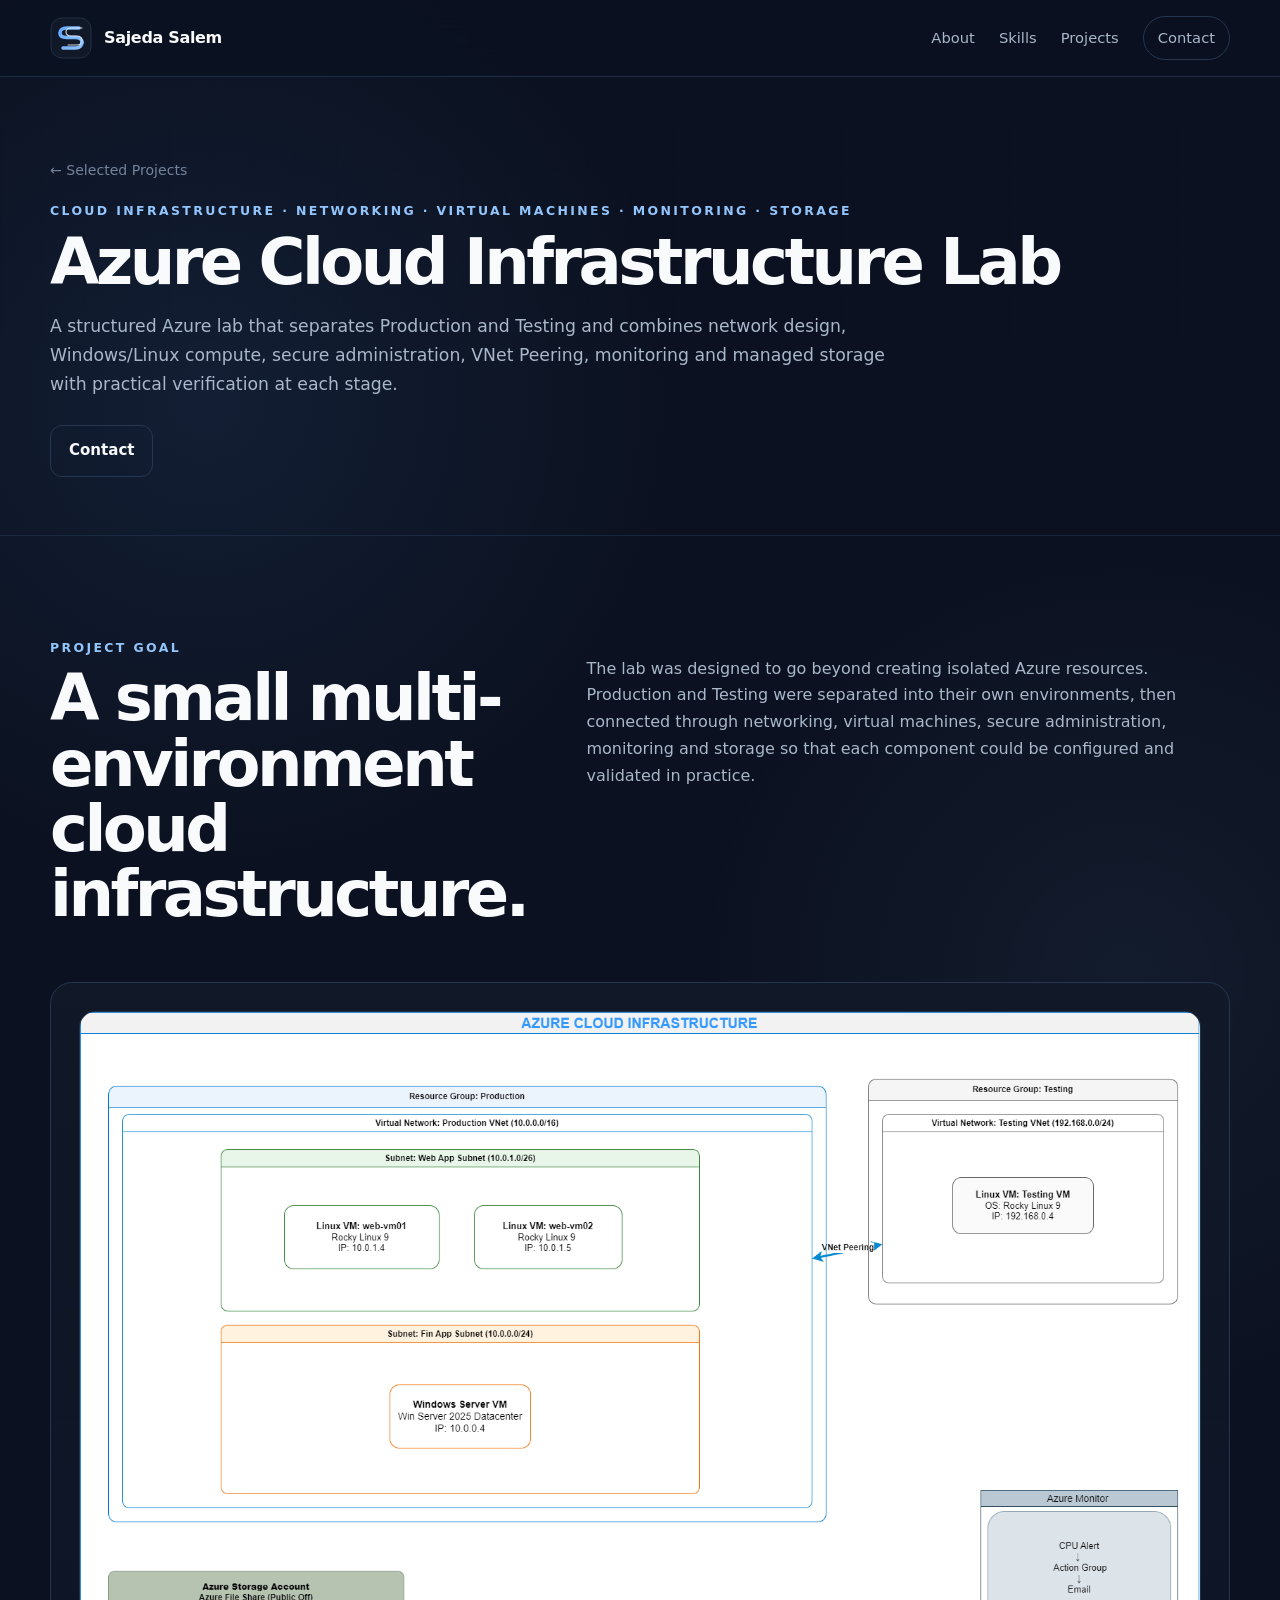
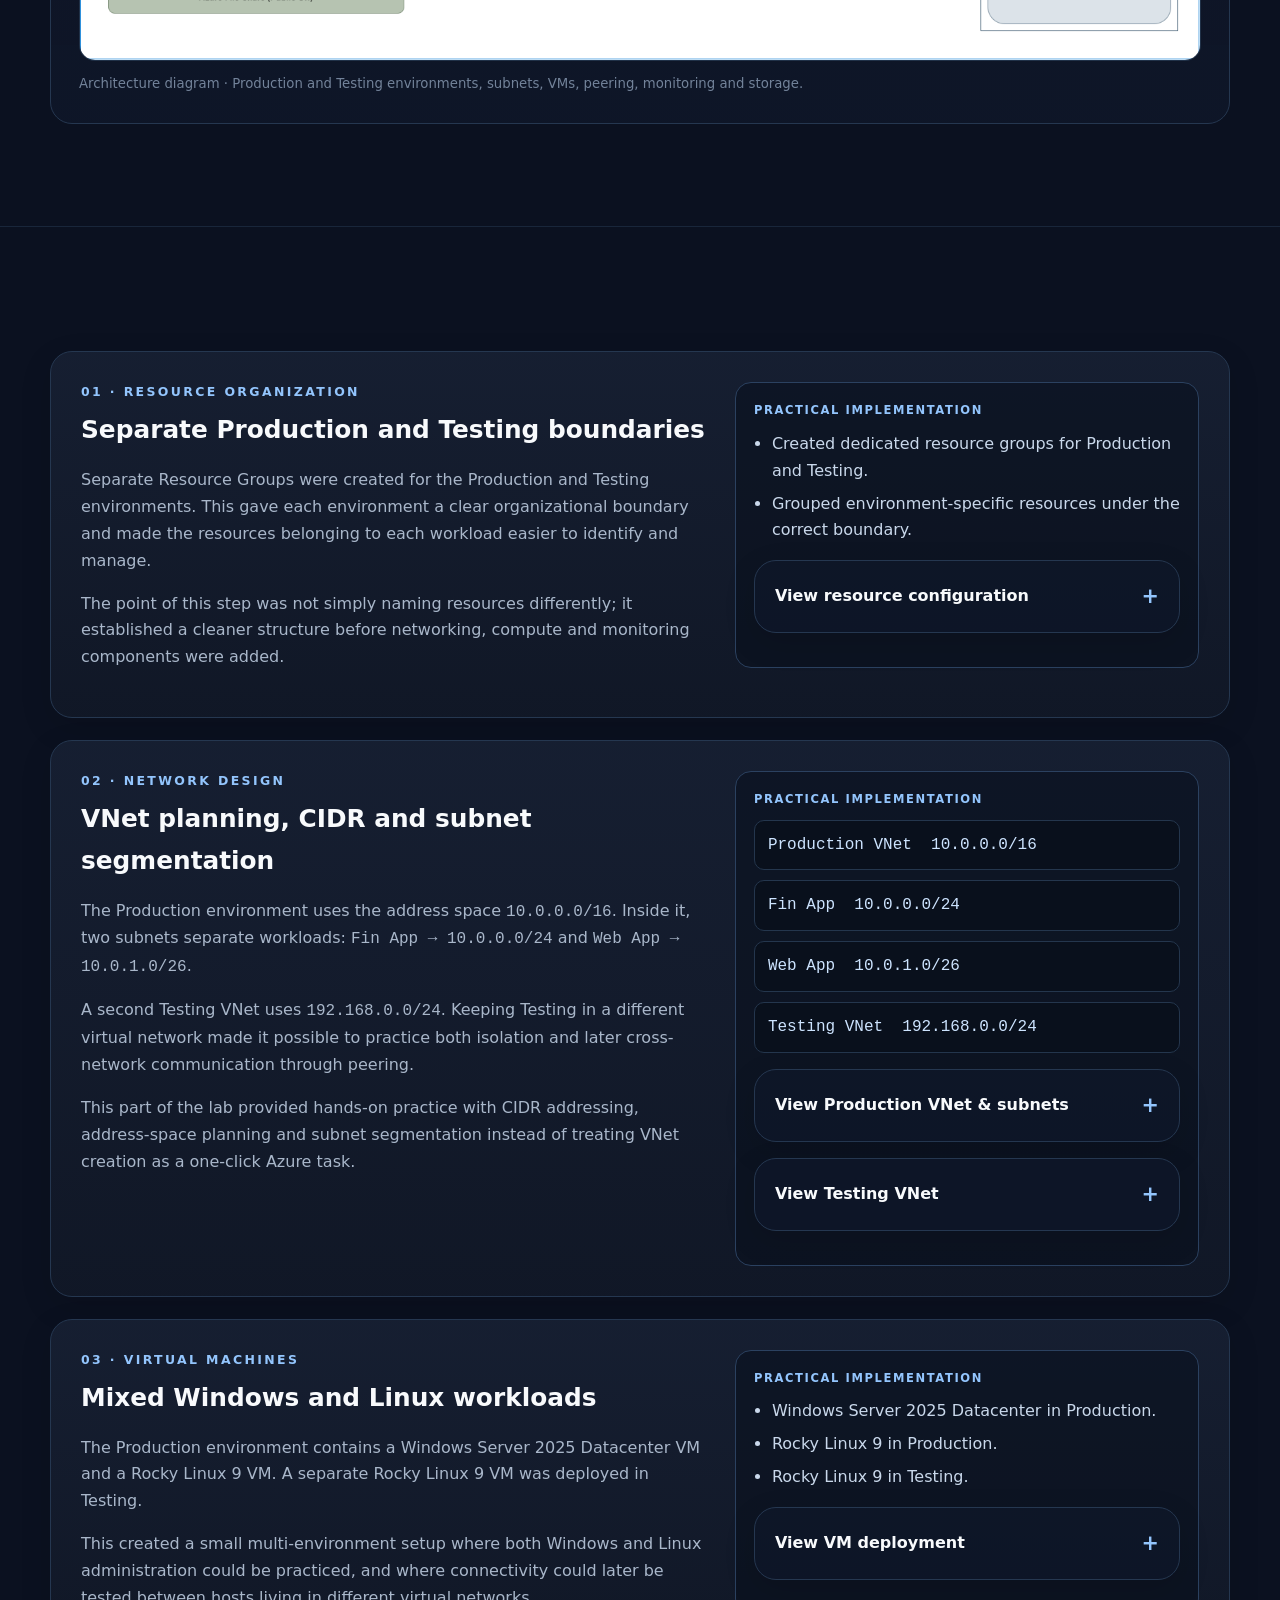
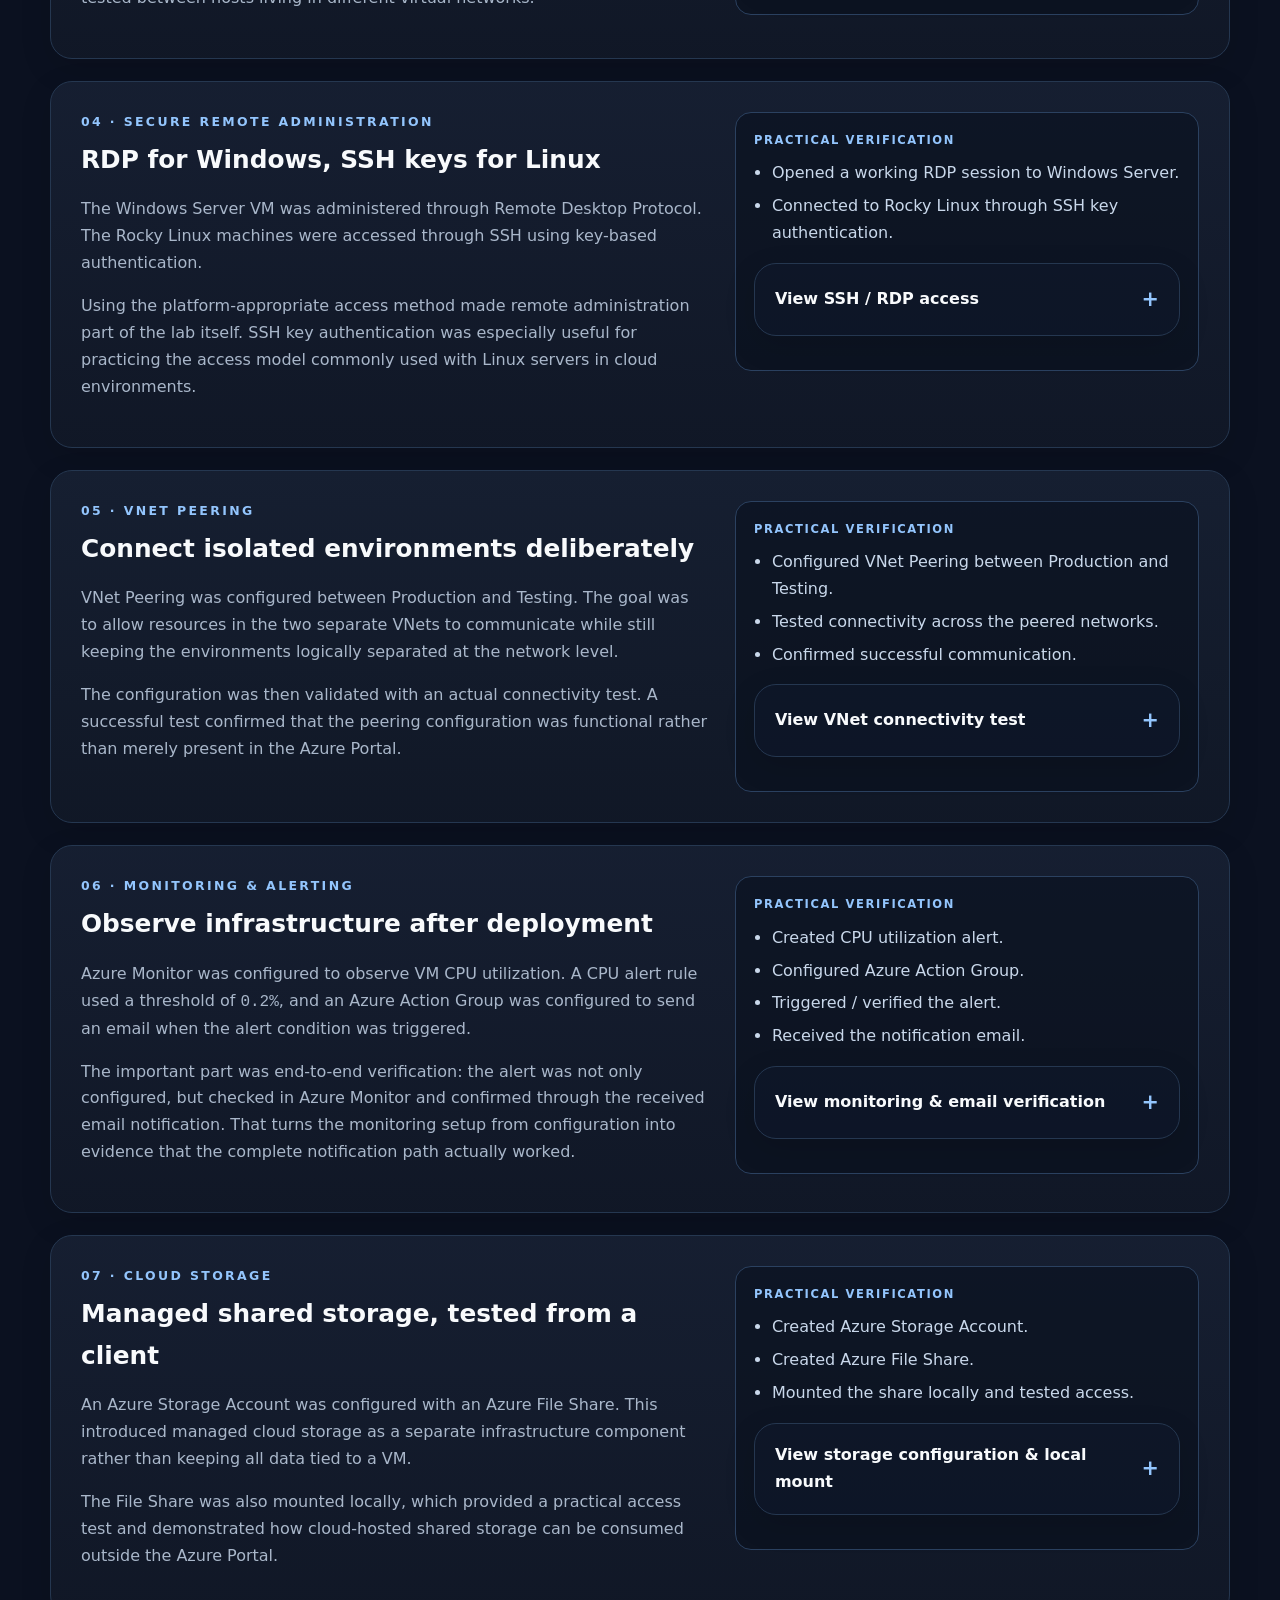
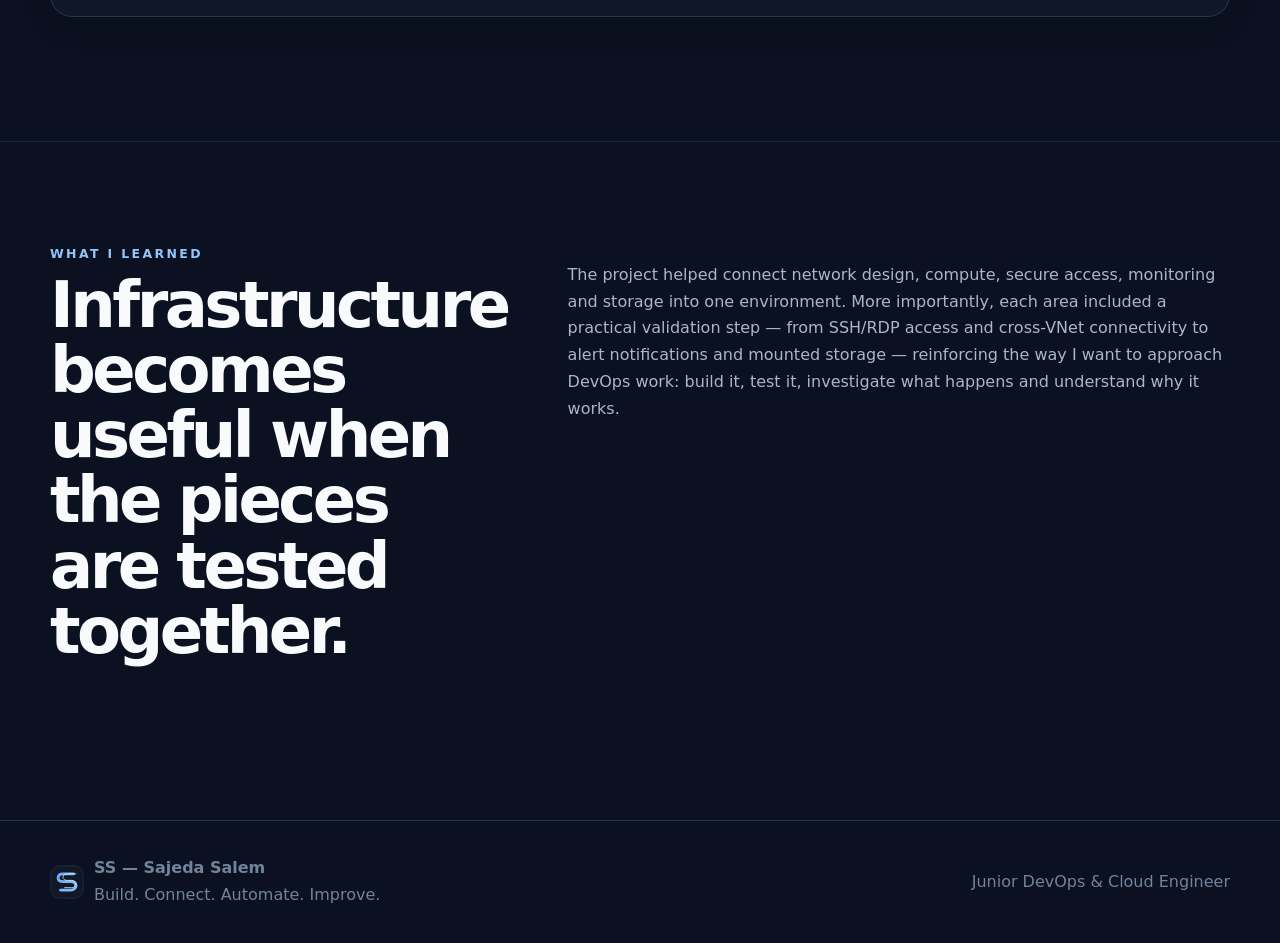
==== sajeda-salem-portfolio/projects/azure.html @ 691df9f8 "Add files via upload" ====
<!doctype html><html lang="en"><head><meta charset="utf-8"><meta name="viewport" content="width=device-width,initial-scale=1">
<title>Azure Cloud Infrastructure Lab — Sajeda Salem</title><link rel="icon" href="../assets/ss-logo.svg"><link rel="stylesheet" href="../assets/styles.css"></head><body>

<header class="nav"><div class="container nav-inner">
<a class="brand" href="../index.html"><img src="../assets/ss-logo.svg" alt="SS logo"><span>Sajeda Salem</span></a>
<nav class="nav-links" aria-label="Main navigation">
<a href="../index.html#about">About</a><a href="../index.html#skills">Skills</a><a href="../index.html#projects">Projects</a><a href="../index.html#contact" class="nav-cta">Contact</a>
</nav></div></header>

<main><header class="project-hero"><div class="container"><div class="breadcrumb"><a href="../index.html#projects">← Selected Projects</a></div><div class="section-kicker">Cloud Infrastructure · Networking · Virtual Machines · Monitoring · Storage</div><h1>Azure Cloud Infrastructure Lab</h1><p class="lede">A structured Azure lab that separates Production and Testing and combines network design, Windows/Linux compute, secure administration, VNet Peering, monitoring and managed storage with practical verification at each stage.</p><div class="project-actions"><a class="btn btn-secondary" href="../index.html#contact">Contact</a></div></div></header>
<section><div class="container">
<div class="section-head reveal"><div><div class="section-kicker">Project goal</div><h2>A small multi-environment cloud infrastructure.</h2></div>
<p>The lab was designed to go beyond creating isolated Azure resources. Production and Testing were separated into their own environments, then connected through networking, virtual machines, secure administration, monitoring and storage so that each component could be configured and validated in practice.</p></div>
<div class="diagram-frame reveal">
<img src="../assets/diagrams/azure-architecture.png" alt="Azure infrastructure architecture diagram" onerror="this.onerror=null;this.src='../assets/diagrams/azure-architecture-placeholder.svg'">
<div class="diagram-caption">Architecture diagram · Production and Testing environments, subnets, VMs, peering, monitoring and storage.</div>
</div></div></section>

<section><div class="container">
<div class="case-block reveal"><div class="case-layout">
<div><div class="section-kicker">01 · Resource organization</div><h3>Separate Production and Testing boundaries</h3>
<p>Separate Resource Groups were created for the Production and Testing environments. This gave each environment a clear organizational boundary and made the resources belonging to each workload easier to identify and manage.</p>
<p>The point of this step was not simply naming resources differently; it established a cleaner structure before networking, compute and monitoring components were added.</p></div>
<div class="practice-panel"><div class="practice-label">Practical implementation</div><ul class="practice-list"><li>Created dedicated resource groups for Production and Testing.</li><li>Grouped environment-specific resources under the correct boundary.</li></ul><details class="evidence"><summary>View resource configuration</summary><div class="evidence-body">
<img class="evidence-image zoomable" src="../assets/screenshots/azure/resource-groups.png" alt="Azure Resource Groups" data-caption="Azure Resource Groups" onerror="this.style.display='none';this.nextElementSibling.style.display='grid'">
<div class="missing-image" style="display:none">Add image:<br><span class="mono">assets/screenshots/azure/resource-groups.png</span></div><div class="evidence-caption">Production and Testing resource organization.</div>
</div></details></div>
</div></div>

<div class="case-block reveal"><div class="case-layout">
<div><div class="section-kicker">02 · Network design</div><h3>VNet planning, CIDR and subnet segmentation</h3>
<p>The Production environment uses the address space <span class="mono">10.0.0.0/16</span>. Inside it, two subnets separate workloads: <span class="mono">Fin App → 10.0.0.0/24</span> and <span class="mono">Web App → 10.0.1.0/26</span>.</p>
<p>A second Testing VNet uses <span class="mono">192.168.0.0/24</span>. Keeping Testing in a different virtual network made it possible to practice both isolation and later cross-network communication through peering.</p>
<p>This part of the lab provided hands-on practice with CIDR addressing, address-space planning and subnet segmentation instead of treating VNet creation as a one-click Azure task.</p></div>
<div class="practice-panel"><div class="practice-label">Practical implementation</div>
<span class="code-inline mono">Production VNet&nbsp;&nbsp;10.0.0.0/16</span>
<span class="code-inline mono">Fin App&nbsp;&nbsp;10.0.0.0/24</span>
<span class="code-inline mono">Web App&nbsp;&nbsp;10.0.1.0/26</span>
<span class="code-inline mono">Testing VNet&nbsp;&nbsp;192.168.0.0/24</span>
<details class="evidence"><summary>View Production VNet & subnets</summary><div class="evidence-body">
<img class="evidence-image zoomable" src="../assets/screenshots/azure/production-vnet.png" alt="Production VNet and subnets" data-caption="Production VNet and subnets" onerror="this.style.display='none';this.nextElementSibling.style.display='grid'">
<div class="missing-image" style="display:none">Add image:<br><span class="mono">assets/screenshots/azure/production-vnet.png</span></div><div class="evidence-caption">Production address space and workload subnet segmentation.</div>
</div></details>
<details class="evidence"><summary>View Testing VNet</summary><div class="evidence-body">
<img class="evidence-image zoomable" src="../assets/screenshots/azure/testing-vnet.png" alt="Testing VNet" data-caption="Testing VNet" onerror="this.style.display='none';this.nextElementSibling.style.display='grid'">
<div class="missing-image" style="display:none">Add image:<br><span class="mono">assets/screenshots/azure/testing-vnet.png</span></div><div class="evidence-caption">Separate Testing virtual network.</div>
</div></details>
</div></div></div>

<div class="case-block reveal"><div class="case-layout">
<div><div class="section-kicker">03 · Virtual machines</div><h3>Mixed Windows and Linux workloads</h3>
<p>The Production environment contains a Windows Server 2025 Datacenter VM and a Rocky Linux 9 VM. A separate Rocky Linux 9 VM was deployed in Testing.</p>
<p>This created a small multi-environment setup where both Windows and Linux administration could be practiced, and where connectivity could later be tested between hosts living in different virtual networks.</p></div>
<div class="practice-panel"><div class="practice-label">Practical implementation</div><ul class="practice-list"><li>Windows Server 2025 Datacenter in Production.</li><li>Rocky Linux 9 in Production.</li><li>Rocky Linux 9 in Testing.</li></ul><details class="evidence"><summary>View VM deployment</summary><div class="evidence-body">
<img class="evidence-image zoomable" src="../assets/screenshots/azure/vm-deployment.png" alt="Azure virtual machine deployment" data-caption="Azure virtual machine deployment" onerror="this.style.display='none';this.nextElementSibling.style.display='grid'">
<div class="missing-image" style="display:none">Add image:<br><span class="mono">assets/screenshots/azure/vm-deployment.png</span></div><div class="evidence-caption">Windows Server and Rocky Linux virtual machines.</div>
</div></details></div>
</div></div>

<div class="case-block reveal"><div class="case-layout">
<div><div class="section-kicker">04 · Secure remote administration</div><h3>RDP for Windows, SSH keys for Linux</h3>
<p>The Windows Server VM was administered through Remote Desktop Protocol. The Rocky Linux machines were accessed through SSH using key-based authentication.</p>
<p>Using the platform-appropriate access method made remote administration part of the lab itself. SSH key authentication was especially useful for practicing the access model commonly used with Linux servers in cloud environments.</p></div>
<div class="practice-panel"><div class="practice-label">Practical verification</div><ul class="practice-list"><li>Opened a working RDP session to Windows Server.</li><li>Connected to Rocky Linux through SSH key authentication.</li></ul><details class="evidence"><summary>View SSH / RDP access</summary><div class="evidence-body">
<div style="margin-top:14px">
<img class="evidence-image zoomable" src="../assets/screenshots/azure/remote-access.png" alt="Windows Server RDP session" data-caption="Windows Server RDP session" onerror="this.style.display='none';this.nextElementSibling.style.display='grid'">
<div class="missing-image" style="display:none">Add image:<br><span class="mono">assets/screenshots/azure/remote-access.png</span></div>
<div class="evidence-caption">RDP — Remote Desktop access to the Windows Server VM.</div>
</div><div style="margin-top:14px">
<img class="evidence-image zoomable" src="../assets/screenshots/azure/remote-access2.png" alt="Rocky Linux SSH session" data-caption="Rocky Linux SSH session" onerror="this.style.display='none';this.nextElementSibling.style.display='grid'">
<div class="missing-image" style="display:none">Add image:<br><span class="mono">assets/screenshots/azure/remote-access2.png</span></div>
<div class="evidence-caption">SSH — Key-based remote access to the Rocky Linux VM.</div>
</div>
</div></details></div>
</div></div>

<div class="case-block reveal"><div class="case-layout">
<div><div class="section-kicker">05 · VNet peering</div><h3>Connect isolated environments deliberately</h3>
<p>VNet Peering was configured between Production and Testing. The goal was to allow resources in the two separate VNets to communicate while still keeping the environments logically separated at the network level.</p>
<p>The configuration was then validated with an actual connectivity test. A successful test confirmed that the peering configuration was functional rather than merely present in the Azure Portal.</p></div>
<div class="practice-panel"><div class="practice-label">Practical verification</div><ul class="practice-list"><li>Configured VNet Peering between Production and Testing.</li><li>Tested connectivity across the peered networks.</li><li>Confirmed successful communication.</li></ul><details class="evidence"><summary>View VNet connectivity test</summary><div class="evidence-body">
<div style="margin-top:14px">
<img class="evidence-image zoomable" src="../assets/screenshots/azure/vnet-peering-test.png" alt="Azure VNet Peering configuration" data-caption="Azure VNet Peering configuration" onerror="this.style.display='none';this.nextElementSibling.style.display='grid'">
<div class="missing-image" style="display:none">Add image:<br><span class="mono">assets/screenshots/azure/vnet-peering-test.png</span></div>
<div class="evidence-caption">VNet Peering — Production VNet connected to the Testing VNet.</div>
</div><div style="margin-top:14px">
<img class="evidence-image zoomable" src="../assets/screenshots/azure/vnet-peering-test2.png" alt="Azure VNet Peering connectivity verification" data-caption="Azure VNet Peering connectivity verification" onerror="this.style.display='none';this.nextElementSibling.style.display='grid'">
<div class="missing-image" style="display:none">Add image:<br><span class="mono">assets/screenshots/azure/vnet-peering-test2.png</span></div>
<div class="evidence-caption">Connectivity verification — communication across the peered VNets was tested successfully.</div>
</div>
</div></details></div>
</div></div>

<div class="case-block reveal"><div class="case-layout">
<div><div class="section-kicker">06 · Monitoring & alerting</div><h3>Observe infrastructure after deployment</h3>
<p>Azure Monitor was configured to observe VM CPU utilization. A CPU alert rule used a threshold of <span class="mono">0.2%</span>, and an Azure Action Group was configured to send an email when the alert condition was triggered.</p>
<p>The important part was end-to-end verification: the alert was not only configured, but checked in Azure Monitor and confirmed through the received email notification. That turns the monitoring setup from configuration into evidence that the complete notification path actually worked.</p></div>
<div class="practice-panel"><div class="practice-label">Practical verification</div><ul class="practice-list"><li>Created CPU utilization alert.</li><li>Configured Azure Action Group.</li><li>Triggered / verified the alert.</li><li>Received the notification email.</li></ul><details class="evidence"><summary>View monitoring & email verification</summary><div class="evidence-body">
<div style="margin-top:14px">
<img class="evidence-image zoomable" src="../assets/screenshots/azure/monitoring-alert.png" alt="Azure Monitor alert settings" data-caption="Azure Monitor alert settings" onerror="this.style.display='none';this.nextElementSibling.style.display='grid'">
<div class="missing-image" style="display:none">Add image:<br><span class="mono">assets/screenshots/azure/monitoring-alert.png</span></div>
<div class="evidence-caption">Azure Monitor — alert rule configuration.</div>
</div><div style="margin-top:14px">
<img class="evidence-image zoomable" src="../assets/screenshots/azure/monitoring-alert2.png" alt="Azure Monitor alert verification" data-caption="Azure Monitor alert verification" onerror="this.style.display='none';this.nextElementSibling.style.display='grid'">
<div class="missing-image" style="display:none">Add image:<br><span class="mono">assets/screenshots/azure/monitoring-alert2.png</span></div>
<div class="evidence-caption">Azure Monitor — configured alert and monitoring verification.</div>
</div><div style="margin-top:14px">
<img class="evidence-image zoomable" src="../assets/screenshots/azure/monitoring-alert3.png" alt="Azure Monitor email notification" data-caption="Azure Monitor email notification" onerror="this.style.display='none';this.nextElementSibling.style.display='grid'">
<div class="missing-image" style="display:none">Add image:<br><span class="mono">assets/screenshots/azure/monitoring-alert3.png</span></div>
<div class="evidence-caption">Email verification — the Action Group notification was received successfully.</div>
</div>
</div></details></div>
</div></div>

<div class="case-block reveal"><div class="case-layout">
<div><div class="section-kicker">07 · Cloud storage</div><h3>Managed shared storage, tested from a client</h3>
<p>An Azure Storage Account was configured with an Azure File Share. This introduced managed cloud storage as a separate infrastructure component rather than keeping all data tied to a VM.</p>
<p>The File Share was also mounted locally, which provided a practical access test and demonstrated how cloud-hosted shared storage can be consumed outside the Azure Portal.</p></div>
<div class="practice-panel"><div class="practice-label">Practical verification</div><ul class="practice-list"><li>Created Azure Storage Account.</li><li>Created Azure File Share.</li><li>Mounted the share locally and tested access.</li></ul><details class="evidence"><summary>View storage configuration & local mount</summary><div class="evidence-body">
<div class="evidence-grid evidence-grid-wide">
  <figure class="evidence-figure">
    <img class="evidence-image zoomable" src="../assets/screenshots/azure/storage-file-share.png"
         alt="Azure Storage Account and Azure File Share configuration"
         data-caption="Azure Storage Account and File Share configuration.">
    <figcaption class="evidence-caption">Azure Storage Account and File Share configuration.</figcaption>
  </figure>
  <figure class="evidence-figure evidence-figure-wide">
    <img class="evidence-image zoomable" src="../assets/screenshots/azure/storage-local-mount.png"
         alt="Azure File Share mounted locally and visible from Windows"
         data-caption="Local mount verification — the Azure File Share is visible from Windows while the same files are shown in Azure.">
    <figcaption class="evidence-caption">Local mount verification — the Azure File Share is visible from Windows while the same files are shown in Azure.</figcaption>
  </figure>
</div>
</div></details></div>
</div></div>
</div></section>

<section><div class="container"><div class="section-head reveal"><div><div class="section-kicker">What I learned</div><h2>Infrastructure becomes useful when the pieces are tested together.</h2></div>
<p>The project helped connect network design, compute, secure access, monitoring and storage into one environment. More importantly, each area included a practical validation step — from SSH/RDP access and cross-VNet connectivity to alert notifications and mounted storage — reinforcing the way I want to approach DevOps work: build it, test it, investigate what happens and understand why it works.</p></div></div></section>
</main>

<footer class="footer"><div class="container footer-inner">
<div class="footer-brand"><img src="../assets/ss-logo.svg" alt=""><div><strong>SS — Sajeda Salem</strong><br><span>Build. Connect. Automate. Improve.</span></div></div>
<div>Junior DevOps &amp; Cloud Engineer</div></div></footer>
<script src="../assets/script.js"></script>
<div class="image-lightbox" id="imageLightbox" aria-hidden="true" role="dialog" aria-label="Expanded project screenshot">
  <div class="image-lightbox-dialog">
    <button class="image-lightbox-close" type="button" aria-label="Close image">×</button>
    <img src="" alt="">
    <div class="image-lightbox-caption"></div>
  </div>
</div>
</body></html>
---- sajeda-salem-portfolio/assets/styles.css ----
:root{
  --bg:#0B1120;
  --surface:#111827;
  --surface-2:#172033;
  --surface-3:#0F172A;
  --text:#F8FAFC;
  --text-2:#A9B7CA;
  --muted:#73839A;
  --accent:#60A5FA;
  --accent-soft:#93C5FD;
  --accent-hover:#BFDBFE;
  --link:#7CB7FF;
  --border:#253750;
  --success:#22C55E;
  --danger:#EF4444;
  --shadow:0 24px 70px rgba(0,0,0,.32);
  --radius:22px;
  --max:1180px;
}
*{box-sizing:border-box}
html{scroll-behavior:smooth}
body{
  margin:0;color:var(--text);
  background:
    radial-gradient(circle at 16% 7%,rgba(96,165,250,.09),transparent 30rem),
    radial-gradient(circle at 88% 17%,rgba(147,197,253,.06),transparent 27rem),
    var(--bg);
  font-family:Inter,ui-sans-serif,system-ui,-apple-system,BlinkMacSystemFont,"Segoe UI",sans-serif;
  line-height:1.68
}
body::before{
  content:"";position:fixed;inset:0;pointer-events:none;opacity:.14;
  background-image:linear-gradient(rgba(148,163,184,.05) 1px,transparent 1px),
                   linear-gradient(90deg,rgba(148,163,184,.05) 1px,transparent 1px);
  background-size:42px 42px;mask-image:linear-gradient(to bottom,black,transparent 75%)
}
a{color:inherit;text-decoration:none}
img{max-width:100%;display:block}
code,pre,.mono{font-family:"SFMono-Regular",Consolas,"Liberation Mono",monospace}
.container{width:min(calc(100% - 40px),var(--max));margin-inline:auto}
.nav{position:sticky;top:0;z-index:50;backdrop-filter:blur(18px);background:rgba(11,17,32,.78);border-bottom:1px solid rgba(37,55,80,.72)}
.nav-inner{height:76px;display:flex;align-items:center;justify-content:space-between;gap:24px}
.brand{display:flex;align-items:center;gap:12px;font-weight:800;letter-spacing:-.02em}
.brand img{width:42px;height:42px}
.nav-links{display:flex;align-items:center;gap:24px;color:var(--text-2);font-size:.92rem}
.nav-links a:hover,.footer a:hover{color:var(--accent-soft)}
.nav-cta{border:1px solid var(--border);padding:9px 14px;border-radius:999px}
.nav-cta:hover{border-color:var(--accent);background:rgba(96,165,250,.07)}
.hero{min-height:calc(100vh - 76px);display:grid;align-items:center;padding:72px 0 56px;position:relative;overflow:hidden}
.hero-grid{display:grid;grid-template-columns:minmax(0,900px);gap:40px;align-items:center}
.eyebrow,.section-kicker{font-size:.78rem;text-transform:uppercase;letter-spacing:.19em;color:var(--accent-soft);font-weight:800}
.hero h1{font-size:clamp(4rem,10vw,8.3rem);line-height:.82;letter-spacing:-.075em;margin:18px 0 28px}
.hero h1 span{display:block;color:transparent;-webkit-text-stroke:1px rgba(248,250,252,.3)}
.role{font-size:clamp(1.2rem,2.3vw,1.75rem);font-weight:750;color:var(--accent-soft);margin:0 0 12px}
.slogan{font-size:clamp(1.15rem,2vw,1.6rem);font-weight:750;color:#D6E7FF;margin:0 0 24px}
.lead{max-width:760px;color:var(--text-2);font-size:1.06rem}
.actions{display:flex;flex-wrap:wrap;gap:12px;margin-top:30px}
.btn{display:inline-flex;align-items:center;gap:9px;padding:12px 18px;border-radius:12px;border:1px solid var(--border);font-weight:750;font-size:.94rem;transition:.2s ease}
.btn-primary{background:var(--accent);border-color:var(--accent);color:#07111F}
.btn-primary:hover{background:var(--accent-hover);border-color:var(--accent-hover);transform:translateY(-2px)}
.btn-secondary:hover{border-color:var(--accent);background:rgba(96,165,250,.07);transform:translateY(-2px)}
.hero-mark{position:relative;display:grid;place-items:center}
.hero-mark::before{content:"";position:absolute;width:340px;height:340px;border-radius:50%;background:radial-gradient(circle,rgba(96,165,250,.15),transparent 64%);filter:blur(12px)}
.hero-mark img{width:min(320px,72vw);position:relative;filter:drop-shadow(0 28px 44px rgba(0,0,0,.34))}
.node{position:absolute;width:9px;height:9px;border-radius:50%;background:var(--accent);box-shadow:0 0 24px rgba(96,165,250,.75)}
.n1{top:14%;left:6%}.n2{top:70%;right:5%;background:var(--accent-soft)}
section{padding:102px 0;border-top:1px solid rgba(37,55,80,.55)}
.section-head{display:grid;grid-template-columns:.72fr 1.28fr;gap:60px;margin-bottom:46px;align-items:start}
.section-head h2,.project-hero h1{font-size:clamp(2.4rem,5vw,4.6rem);line-height:1.02;letter-spacing:-.055em;margin:8px 0}
.section-head p{color:var(--text-2);max-width:780px;margin-top:18px}
.about-copy{font-size:1.04rem;color:#CFD9E8}
.about-copy p{margin:0 0 18px}
.about-meta{display:grid;grid-template-columns:repeat(2,1fr);gap:14px;margin-top:32px}
.meta-card,.skill-card,.project-card,.education-card,.contact-card,.info-card,.yaml-card,.evidence,.decision-card,.case-block{
  background:linear-gradient(180deg,rgba(23,32,51,.9),rgba(17,24,39,.9));
  border:1px solid var(--border);border-radius:var(--radius);box-shadow:0 10px 32px rgba(0,0,0,.12)
}
.meta-card{padding:18px}.meta-card small{display:block;color:var(--muted);text-transform:uppercase;letter-spacing:.12em;font-size:.68rem}.meta-card strong{display:block;margin-top:5px}
.focus-track{position:relative;display:flex;gap:10px;flex-wrap:wrap;padding:20px;border:1px solid var(--border);border-radius:18px;background:rgba(15,23,42,.6)}
.focus-track::before{content:"";position:absolute;left:28px;right:28px;top:50%;height:1px;background:linear-gradient(90deg,transparent,rgba(96,165,250,.32),transparent);z-index:0}
.focus-pill{position:relative;z-index:1;display:inline-flex;align-items:center;gap:9px;padding:11px 15px;border-radius:999px;background:#0E1829;border:1px solid #2A3E5B;font-weight:780;color:#DCEBFF}
.focus-pill::before{content:"";width:7px;height:7px;border-radius:50%;background:var(--accent);box-shadow:0 0 0 4px rgba(96,165,250,.08)}
.focus-pill:hover{border-color:var(--accent);background:#122039}
.skills-grid{display:grid;grid-template-columns:repeat(2,1fr);gap:18px}
.skill-card{padding:26px}.skill-card h3{margin:0 0 14px;font-size:1.1rem}
.tags{display:flex;flex-wrap:wrap;gap:8px}
.tag{border:1px solid rgba(96,165,250,.34);color:#CFE3FF;border-radius:999px;padding:6px 10px;font-size:.78rem;background:rgba(96,165,250,.07)}
.projects-grid{display:grid;gap:24px}
.project-card{padding:32px;display:grid;grid-template-columns:90px 1fr auto;gap:26px;align-items:center;transition:.22s}
.project-card:hover{border-color:var(--accent);transform:translateY(-3px);background:#162033}
.project-no{font-size:2.5rem;color:#354760;font-weight:900;letter-spacing:-.06em}
.project-card h3{font-size:1.5rem;margin:0 0 8px}.project-card p{color:var(--text-2);margin:0}
.arrow{width:46px;height:46px;border:1px solid var(--border);border-radius:50%;display:grid;place-items:center;color:var(--accent-soft)}
.edu-grid{display:grid;grid-template-columns:1.2fr .8fr;gap:20px}
.education-card{padding:30px}.education-card h3{margin:4px 0}.education-card p{color:var(--text-2)}
.timeline{border-left:1px solid var(--border);padding-left:24px;margin-left:5px}
.timeline-item{position:relative;padding:0 0 28px}.timeline-item::before{content:"";position:absolute;left:-30px;top:8px;width:10px;height:10px;border-radius:50%;background:var(--accent);box-shadow:0 0 0 5px rgba(96,165,250,.08)}
.languages{display:flex;gap:10px;flex-wrap:wrap}
.lang{padding:10px 14px;border:1px solid rgba(96,165,250,.28);border-radius:12px;color:#CFE0F5;background:rgba(96,165,250,.04)}
.language-note{max-width:800px;color:var(--text-2);font-size:1.03rem;margin-bottom:24px}
.contact-grid{display:grid;grid-template-columns:1.15fr .85fr;gap:20px}
.contact-card{padding:34px}.contact-card h3{font-size:2rem;margin:0 0 12px}
.contact-links{display:grid;gap:10px;margin-top:24px}
.contact-link{display:flex;justify-content:space-between;align-items:center;border-top:1px solid var(--border);padding:14px 0;color:var(--text-2)}
.contact-link:hover{color:var(--accent-soft)}
.footer{padding:34px 0;border-top:1px solid var(--border);color:var(--muted)}
.footer-inner{display:flex;justify-content:space-between;align-items:center;gap:24px;flex-wrap:wrap}
.footer-brand{display:flex;align-items:center;gap:10px}.footer-brand img{width:34px}
.project-hero{padding:82px 0 58px}.project-hero .lede{max-width:860px;color:var(--text-2);font-size:1.08rem}
.breadcrumb{color:var(--muted);font-size:.88rem;margin-bottom:18px}.breadcrumb a:hover{color:var(--accent-soft)}
.project-actions{display:flex;gap:10px;flex-wrap:wrap;margin-top:26px}
.architecture,.diagram-frame{margin-top:44px;padding:28px;border:1px solid var(--border);border-radius:var(--radius);background:linear-gradient(180deg,rgba(17,24,39,.85),rgba(15,23,42,.72))}
.diagram-frame img{width:100%;border-radius:16px;border:1px solid rgba(37,55,80,.8);background:#0F172A}
.diagram-caption{color:var(--muted);font-size:.83rem;margin-top:12px}
.arch-flow{display:flex;align-items:center;gap:14px;flex-wrap:wrap;justify-content:center}
.arch-node{min-width:150px;padding:18px;border:1px solid var(--border);border-radius:14px;background:#0F172A;text-align:center}
.arch-node strong{display:block}.arch-node small{color:var(--muted)}.connector{color:var(--accent-soft);font-weight:900}
.grid-2{display:grid;grid-template-columns:repeat(2,1fr);gap:20px}.grid-3{display:grid;grid-template-columns:repeat(3,1fr);gap:16px}
.info-card,.decision-card{padding:24px}.info-card p,.decision-card p{color:var(--text-2);margin-bottom:0}
.case-block{padding:30px;margin:22px 0}
.case-block h3{font-size:1.55rem;margin:6px 0 10px}
.case-block h4{font-size:1rem;margin:22px 0 8px;color:#DCE8F8}
.case-block p{color:var(--text-2)}
.case-layout{display:grid;grid-template-columns:1.15fr .85fr;gap:26px;align-items:start}
.practice-panel{padding:18px;border:1px solid #2B4160;border-radius:16px;background:rgba(9,16,28,.55)}
.practice-label{font-size:.72rem;text-transform:uppercase;letter-spacing:.14em;color:var(--accent-soft);font-weight:800;margin-bottom:10px}
.practice-list{margin:0;padding-left:18px;color:#C9D8EB}
.practice-list li{margin:6px 0}
.code-inline{display:block;margin:10px 0;padding:11px 13px;border-radius:10px;background:#09101C;border:1px solid #24364D;color:#CDE4FF}
.yaml-card{overflow:hidden;margin:20px 0}
.yaml-head{display:flex;align-items:center;justify-content:space-between;padding:14px 16px;border-bottom:1px solid var(--border);background:#0C1424;gap:18px}
.yaml-file{display:flex;align-items:center;gap:10px;min-width:0}.yaml-dot{width:9px;height:9px;border-radius:50%;background:var(--accent)}
.yaml-path{font-size:.8rem;color:var(--muted);overflow:hidden;text-overflow:ellipsis;white-space:nowrap}
.yaml-actions{display:flex;gap:8px;flex-shrink:0}
.mini-btn{padding:7px 9px;border:1px solid var(--border);border-radius:9px;font-size:.75rem;color:var(--text-2)}
.mini-btn:hover{border-color:var(--accent);color:var(--accent-soft)}
pre{margin:0;padding:20px;overflow:auto;background:#09101C;color:#CDE7F5;font-size:.84rem;line-height:1.7}
details.evidence{overflow:hidden;margin:16px 0;background:rgba(15,23,42,.72)}
details.evidence summary{cursor:pointer;padding:18px 20px;font-weight:800;list-style:none;display:flex;justify-content:space-between;align-items:center}
details.evidence summary::-webkit-details-marker{display:none}
details.evidence summary::after{content:"+";color:var(--accent-soft);font-size:1.3rem}
details.evidence[open] summary::after{content:"–"}
.evidence-body{padding:0 20px 20px;color:var(--text-2)}
.placeholder{min-height:220px;border:1px dashed #334B6C;border-radius:14px;display:grid;place-items:center;text-align:center;background:repeating-linear-gradient(135deg,rgba(15,23,42,.6),rgba(15,23,42,.6) 12px,rgba(17,24,39,.55) 12px,rgba(17,24,39,.55) 24px);color:var(--muted);padding:30px}
.failure-flow{display:grid;grid-template-columns:1fr 58px 1fr 58px 1fr;align-items:center;gap:8px;margin:28px 0}
.failure-step{padding:18px;border:1px solid var(--border);border-radius:14px;background:#0F172A;text-align:center}
.failure-step.bad{border-color:rgba(239,68,68,.5);box-shadow:0 0 36px rgba(239,68,68,.08)}
.failure-arrow{text-align:center;color:var(--accent-soft)}
.metric{font-size:2rem;font-weight:900;color:var(--accent-soft);letter-spacing:-.05em}
.table-wrap{overflow-x:auto;border:1px solid var(--border);border-radius:16px}
table{width:100%;border-collapse:collapse;min-width:640px;background:rgba(17,24,39,.55)}
th,td{padding:14px 16px;border-bottom:1px solid var(--border);text-align:left}
th{color:#DCE8F8;font-size:.82rem;text-transform:uppercase;letter-spacing:.08em}
td{color:var(--text-2)}tr:last-child td{border-bottom:0}
.callout{padding:20px 22px;border-left:3px solid var(--accent);background:rgba(96,165,250,.055);border-radius:0 14px 14px 0;color:#D8E5F3}
.reveal{opacity:0;transform:translateY(18px);transition:.55s ease}.reveal.visible{opacity:1;transform:none}
@media(max-width:920px){
  .hero-grid,.section-head,.edu-grid,.contact-grid,.case-layout{grid-template-columns:1fr}
  .hero-mark{display:none}.project-card{grid-template-columns:64px 1fr}.project-card .arrow{display:none}
  .grid-3{grid-template-columns:1fr}.failure-flow{grid-template-columns:1fr}.failure-arrow{transform:rotate(90deg)}
}
@media(max-width:680px){
  .container{width:min(calc(100% - 28px),var(--max))}
  .nav-links a:not(.nav-cta){display:none}.hero{min-height:auto;padding-top:78px}.hero h1{font-size:clamp(3.7rem,20vw,6.4rem)}
  section{padding:78px 0}.section-head{gap:16px}.about-meta,.skills-grid,.grid-2{grid-template-columns:1fr}
  .project-card{grid-template-columns:1fr;gap:10px}.project-no{font-size:1.4rem}
  .yaml-head{align-items:flex-start;flex-direction:column}.yaml-actions{width:100%;flex-wrap:wrap}
}


.evidence-image{
  width:100%;margin-top:14px;border-radius:14px;border:1px solid var(--border);
  background:#0F172A;box-shadow:0 16px 34px rgba(0,0,0,.18)
}
.evidence-caption{margin-top:9px;color:var(--muted);font-size:.82rem}
.missing-image{
  min-height:150px;display:grid;place-items:center;text-align:center;padding:22px;
  border:1px dashed #334B6C;border-radius:14px;color:var(--muted);
  background:rgba(15,23,42,.55)
}


/* Expandable evidence + click-to-zoom lightbox */
.evidence-body{
  padding:0 20px 24px;
}
.evidence-grid{
  display:grid;
  grid-template-columns:repeat(2,minmax(0,1fr));
  gap:18px;
}
.evidence-grid-wide{
  grid-template-columns:minmax(280px,.8fr) minmax(480px,1.4fr);
}
.evidence-figure{
  margin:0;
}
.evidence-image.zoomable{
  cursor:zoom-in;
  transition:transform .2s ease,border-color .2s ease,box-shadow .2s ease;
}
.evidence-image.zoomable:hover{
  transform:translateY(-2px);
  border-color:var(--accent);
  box-shadow:0 18px 40px rgba(0,0,0,.28);
}
.image-lightbox{
  position:fixed;
  inset:0;
  z-index:9999;
  display:none;
  align-items:center;
  justify-content:center;
  padding:28px;
  background:rgba(3,8,18,.92);
  backdrop-filter:blur(10px);
}
.image-lightbox.open{
  display:flex;
}
.image-lightbox-dialog{
  position:relative;
  width:min(96vw,1600px);
  max-height:94vh;
  display:flex;
  flex-direction:column;
  align-items:center;
  gap:12px;
}
.image-lightbox img{
  max-width:96vw;
  max-height:84vh;
  width:auto;
  height:auto;
  object-fit:contain;
  border-radius:14px;
  border:1px solid #314766;
  box-shadow:0 26px 80px rgba(0,0,0,.55);
  background:#07101D;
}
.image-lightbox-caption{
  max-width:1100px;
  color:#D7E5F8;
  text-align:center;
  font-size:.92rem;
}
.image-lightbox-close{
  position:absolute;
  right:0;
  top:-46px;
  width:38px;
  height:38px;
  border-radius:999px;
  border:1px solid #415978;
  background:#0D1728;
  color:#F8FAFC;
  font-size:1.35rem;
  cursor:pointer;
}
.image-lightbox-close:hover{
  border-color:var(--accent);
  color:var(--accent-hover);
}
body.lightbox-open{
  overflow:hidden;
}
@media(max-width:900px){
  .evidence-grid,
  .evidence-grid-wide{
    grid-template-columns:1fr;
  }
}


.evidence-figure{
  position:relative;
}
.evidence-figure::after{
  content:"Click to enlarge";
  position:absolute;
  right:12px;
  top:12px;
  padding:6px 9px;
  border-radius:999px;
  background:rgba(7,17,31,.82);
  border:1px solid rgba(147,197,253,.28);
  color:#D9E9FF;
  font-size:.72rem;
  pointer-events:none;
  opacity:0;
  transform:translateY(-4px);
  transition:.18s ease;
}
.evidence-figure:hover::after{
  opacity:1;
  transform:none;
}
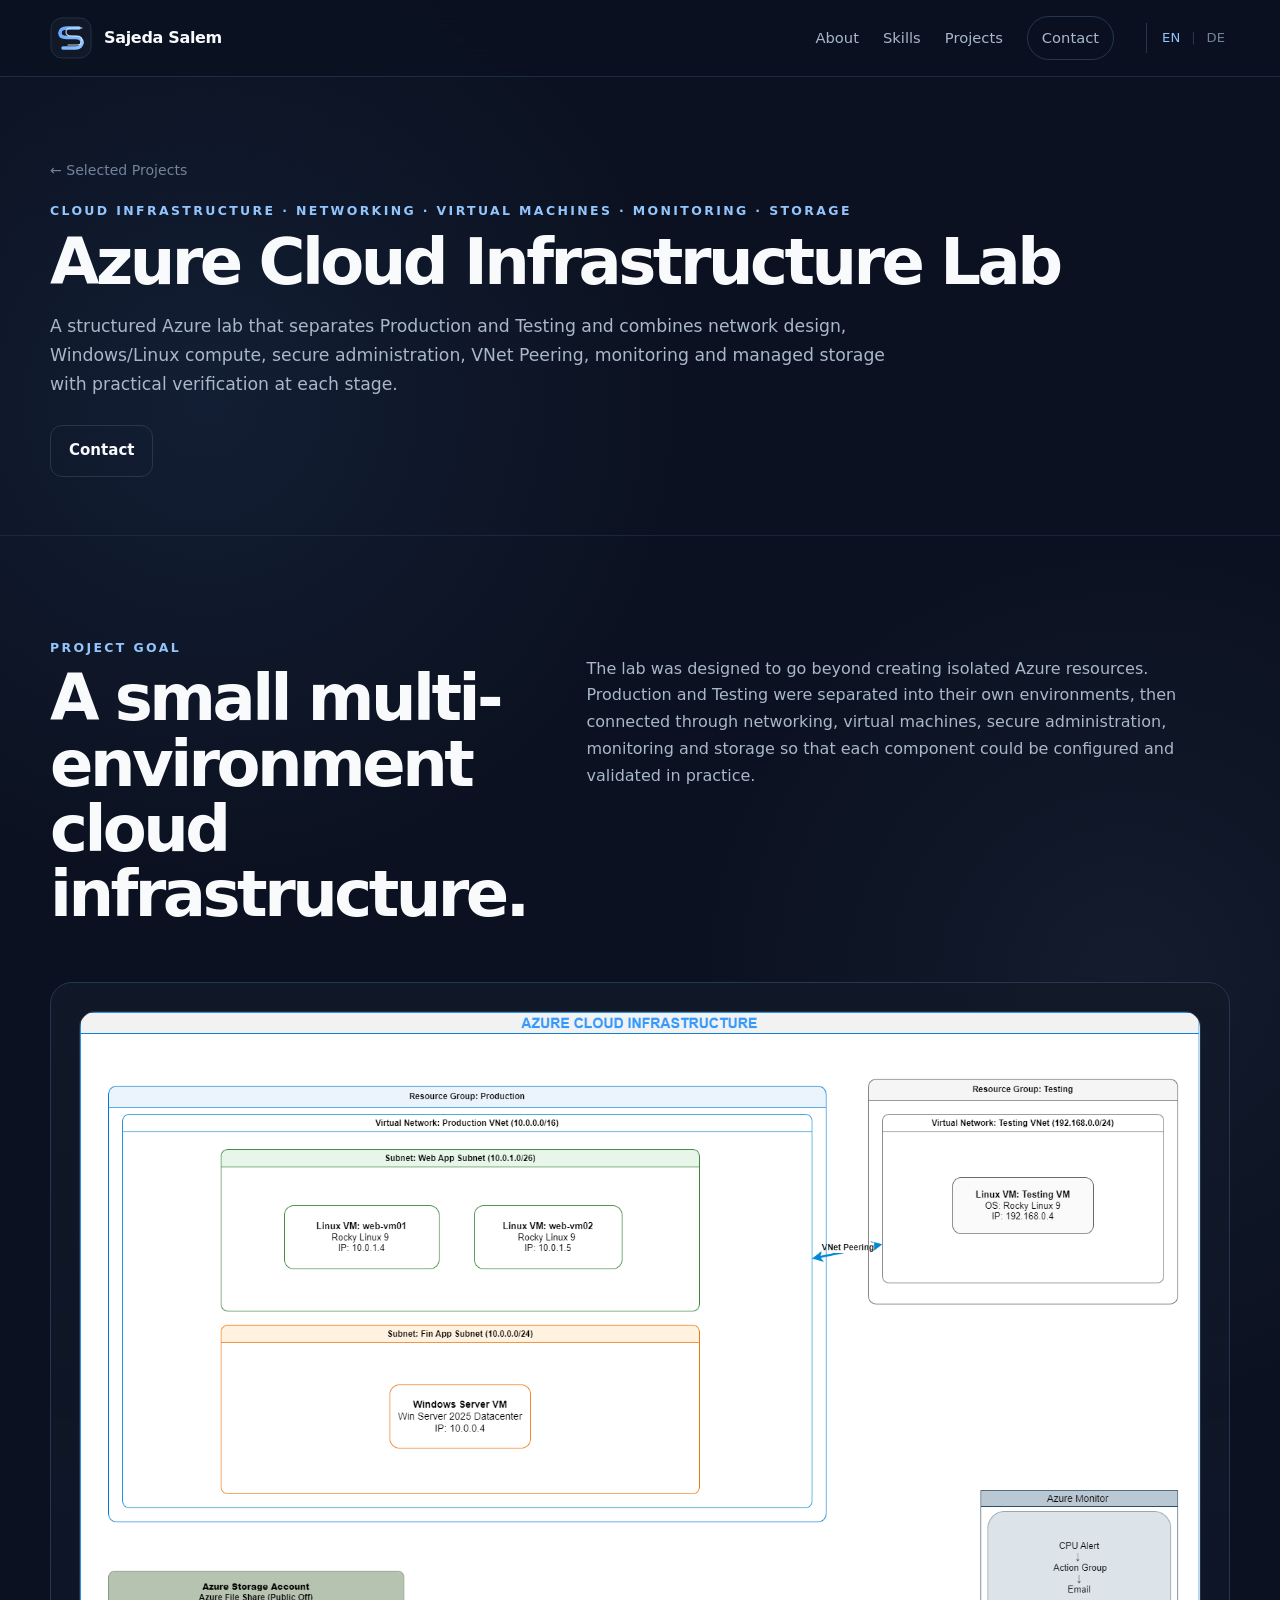
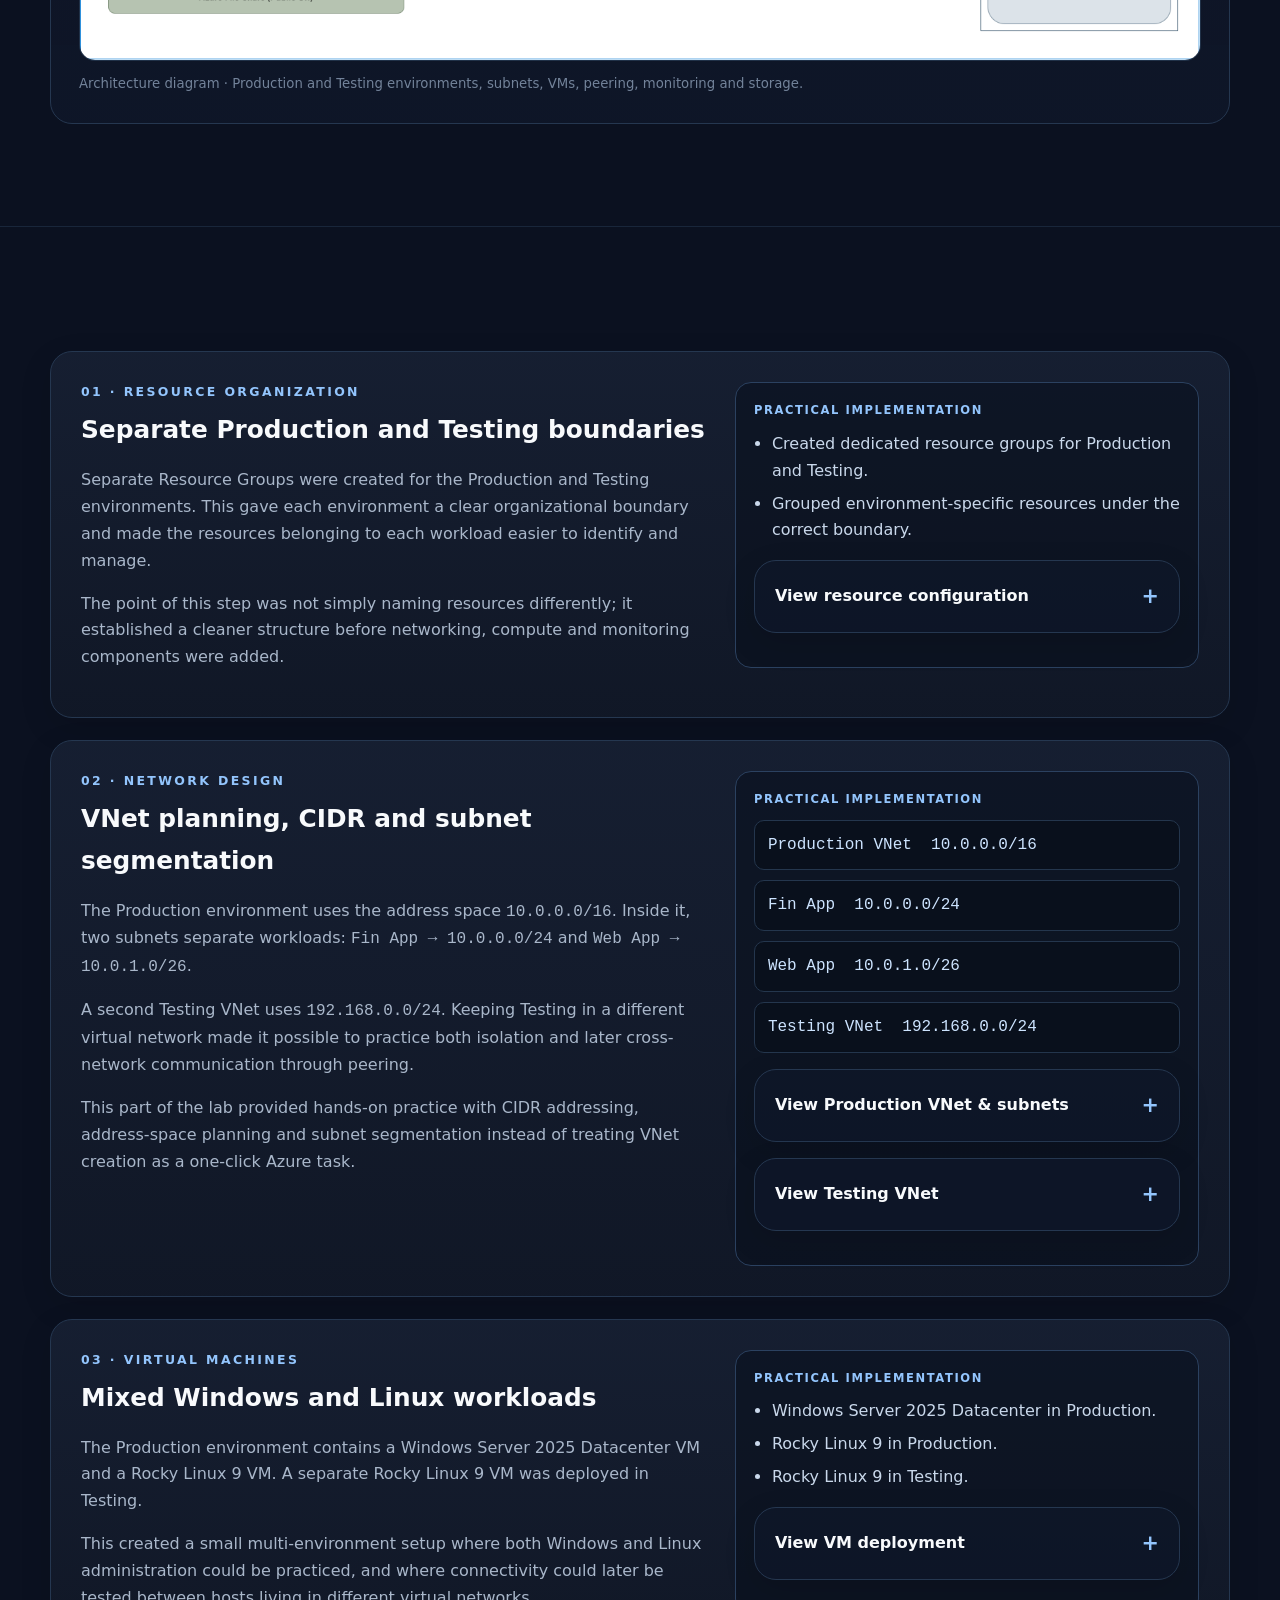
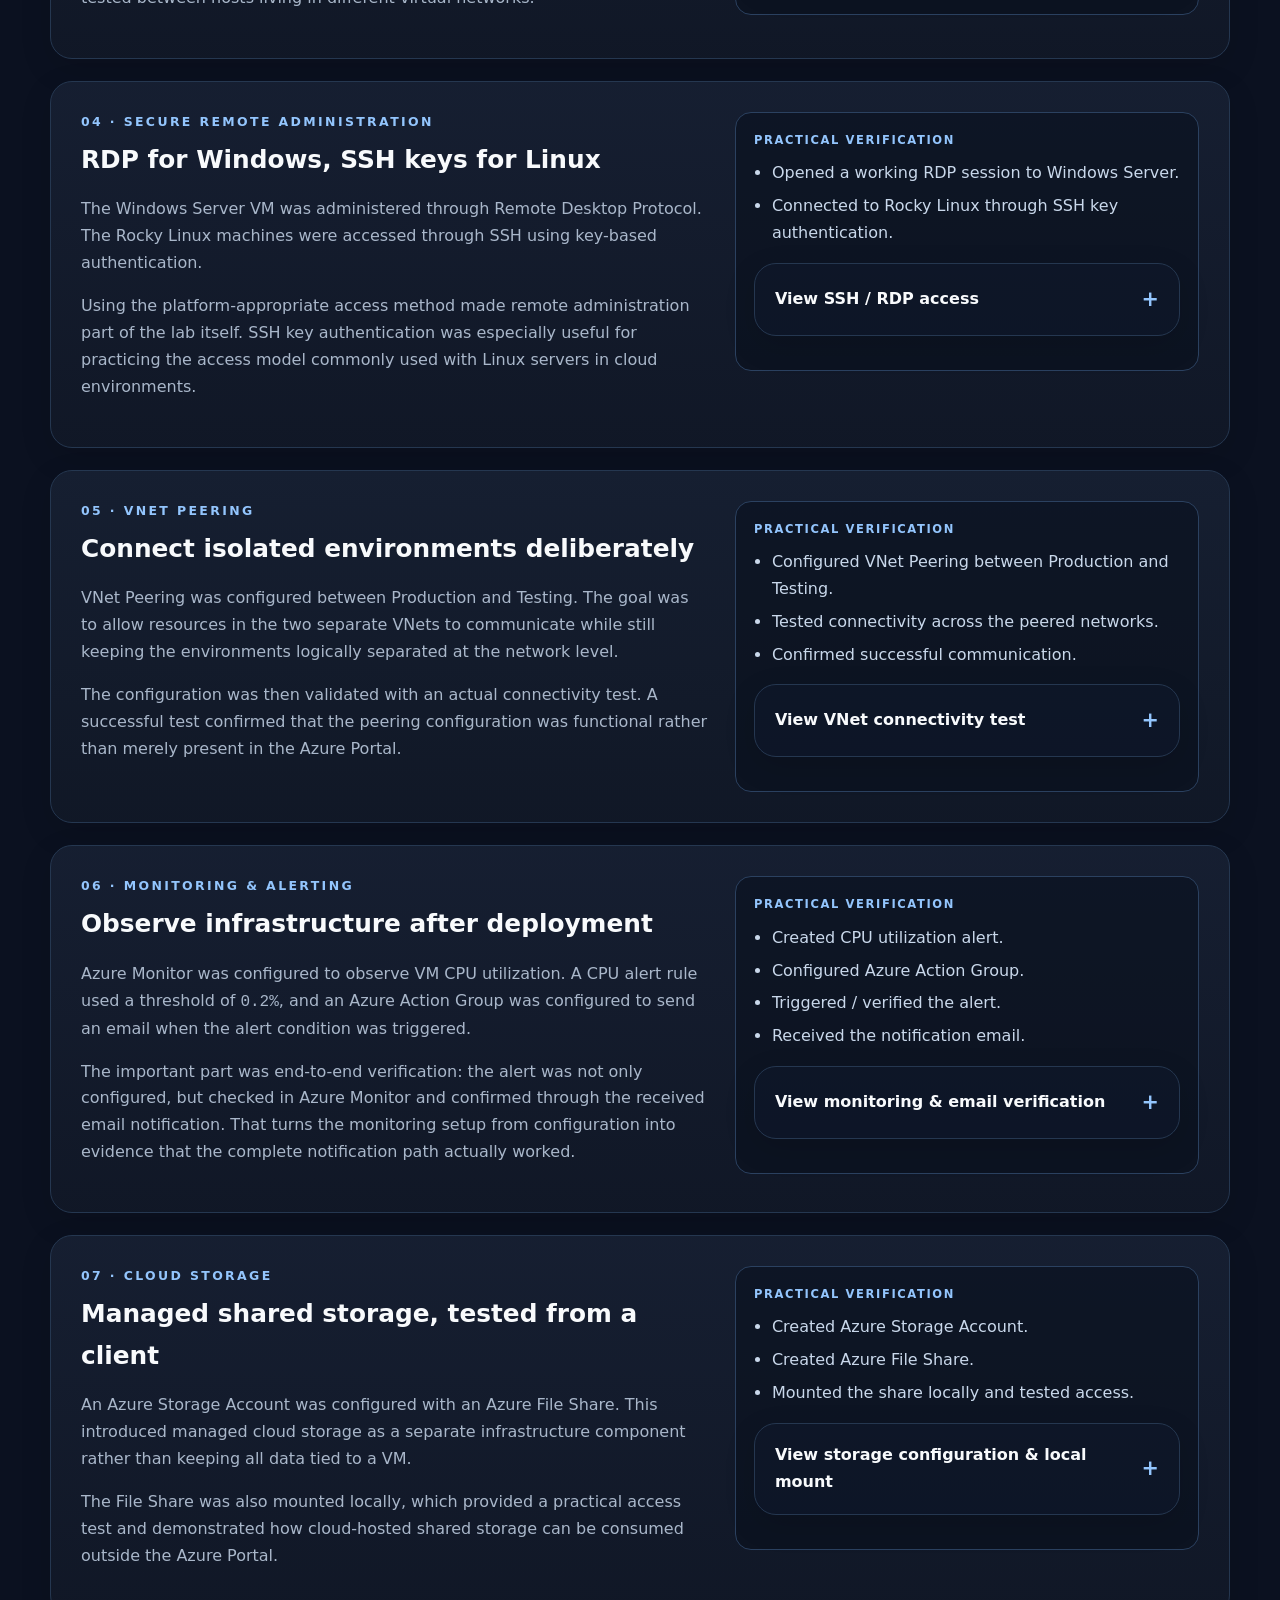
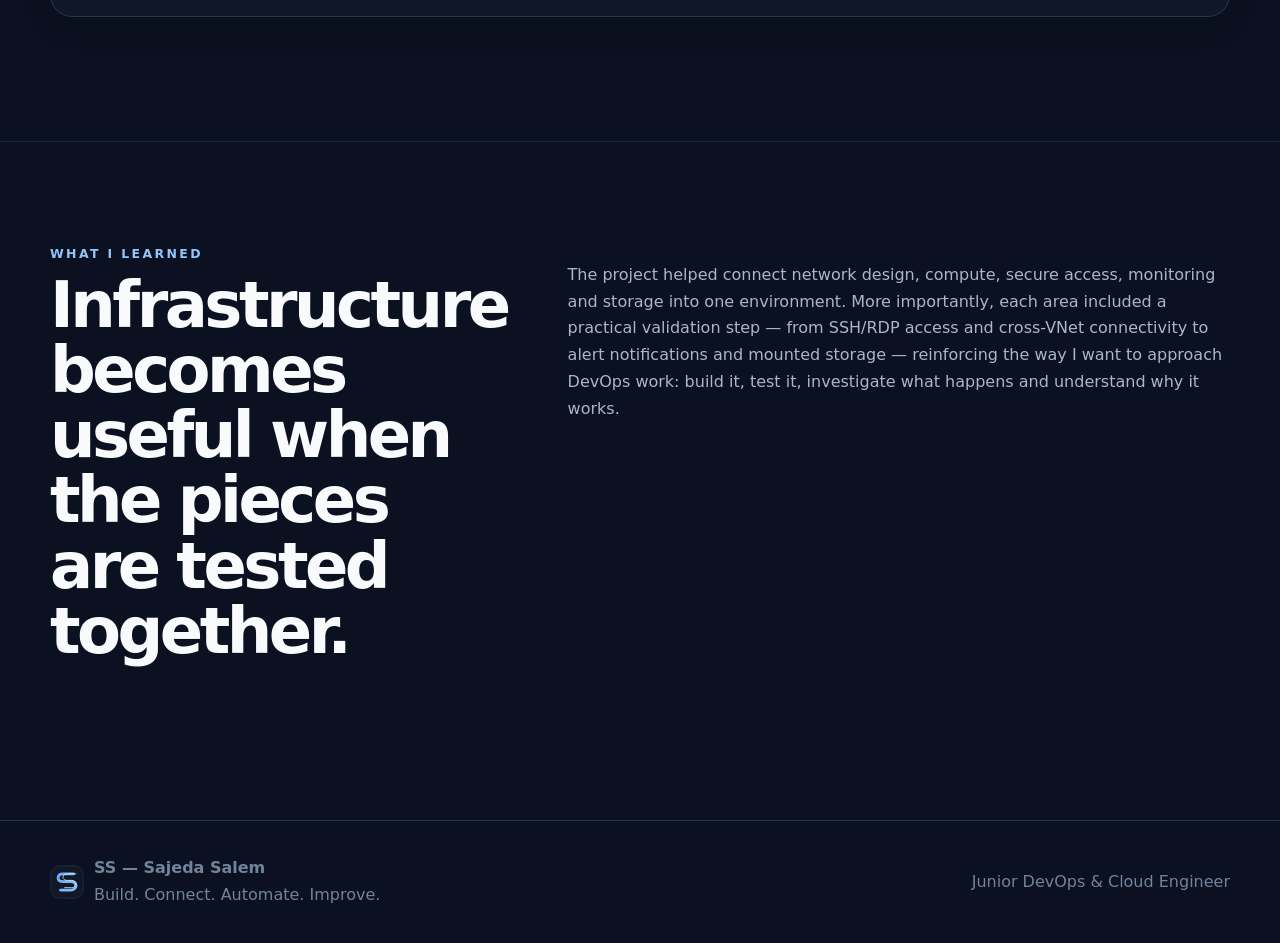
==== commit 40e2998b: "Add files via upload Update bilingual portfolio" ====
--- a/sajeda-salem-portfolio/projects/azure.html
+++ b/sajeda-salem-portfolio/projects/azure.html
@@ -1,153 +1,135 @@
-<!doctype html><html lang="en"><head><meta charset="utf-8"><meta name="viewport" content="width=device-width,initial-scale=1">
-<title>Azure Cloud Infrastructure Lab — Sajeda Salem</title><link rel="icon" href="../assets/ss-logo.svg"><link rel="stylesheet" href="../assets/styles.css"></head><body>
-
+<!DOCTYPE html>
+<html lang="en"><head><meta charset="utf-8"/><meta content="width=device-width,initial-scale=1" name="viewport"/>
+<title>Azure Cloud Infrastructure Lab — Sajeda Salem</title><link href="../assets/ss-logo.svg" rel="icon"/><link href="../assets/styles.css" rel="stylesheet"/></head><body>
 <header class="nav"><div class="container nav-inner">
-<a class="brand" href="../index.html"><img src="../assets/ss-logo.svg" alt="SS logo"><span>Sajeda Salem</span></a>
-<nav class="nav-links" aria-label="Main navigation">
-<a href="../index.html#about">About</a><a href="../index.html#skills">Skills</a><a href="../index.html#projects">Projects</a><a href="../index.html#contact" class="nav-cta">Contact</a>
-</nav></div></header>
-
+<a class="brand" href="../index.html"><img alt="SS logo" src="../assets/ss-logo.svg"/><span>Sajeda Salem</span></a>
+<nav aria-label="Main navigation" class="nav-links">
+<a href="../index.html#about">About</a><a href="../index.html#skills">Skills</a><a href="../index.html#projects">Projects</a><a class="nav-cta" href="../index.html#contact">Contact</a>
+<span class="lang-switch"><a class="active-lang" href="azure.html">EN</a><span>|</span><a href="../de/projects/azure.html">DE</a></span></nav></div></header>
 <main><header class="project-hero"><div class="container"><div class="breadcrumb"><a href="../index.html#projects">← Selected Projects</a></div><div class="section-kicker">Cloud Infrastructure · Networking · Virtual Machines · Monitoring · Storage</div><h1>Azure Cloud Infrastructure Lab</h1><p class="lede">A structured Azure lab that separates Production and Testing and combines network design, Windows/Linux compute, secure administration, VNet Peering, monitoring and managed storage with practical verification at each stage.</p><div class="project-actions"><a class="btn btn-secondary" href="../index.html#contact">Contact</a></div></div></header>
 <section><div class="container">
 <div class="section-head reveal"><div><div class="section-kicker">Project goal</div><h2>A small multi-environment cloud infrastructure.</h2></div>
 <p>The lab was designed to go beyond creating isolated Azure resources. Production and Testing were separated into their own environments, then connected through networking, virtual machines, secure administration, monitoring and storage so that each component could be configured and validated in practice.</p></div>
 <div class="diagram-frame reveal">
-<img src="../assets/diagrams/azure-architecture.png" alt="Azure infrastructure architecture diagram" onerror="this.onerror=null;this.src='../assets/diagrams/azure-architecture-placeholder.svg'">
+<img alt="Azure infrastructure architecture diagram" onerror="this.onerror=null;this.src='../assets/diagrams/azure-architecture-placeholder.svg'" src="../assets/diagrams/azure-architecture.png"/>
 <div class="diagram-caption">Architecture diagram · Production and Testing environments, subnets, VMs, peering, monitoring and storage.</div>
 </div></div></section>
-
 <section><div class="container">
 <div class="case-block reveal"><div class="case-layout">
 <div><div class="section-kicker">01 · Resource organization</div><h3>Separate Production and Testing boundaries</h3>
 <p>Separate Resource Groups were created for the Production and Testing environments. This gave each environment a clear organizational boundary and made the resources belonging to each workload easier to identify and manage.</p>
 <p>The point of this step was not simply naming resources differently; it established a cleaner structure before networking, compute and monitoring components were added.</p></div>
 <div class="practice-panel"><div class="practice-label">Practical implementation</div><ul class="practice-list"><li>Created dedicated resource groups for Production and Testing.</li><li>Grouped environment-specific resources under the correct boundary.</li></ul><details class="evidence"><summary>View resource configuration</summary><div class="evidence-body">
-<img class="evidence-image zoomable" src="../assets/screenshots/azure/resource-groups.png" alt="Azure Resource Groups" data-caption="Azure Resource Groups" onerror="this.style.display='none';this.nextElementSibling.style.display='grid'">
-<div class="missing-image" style="display:none">Add image:<br><span class="mono">assets/screenshots/azure/resource-groups.png</span></div><div class="evidence-caption">Production and Testing resource organization.</div>
+<img alt="Azure Resource Groups" class="evidence-image zoomable" data-caption="Azure Resource Groups" onerror="this.style.display='none';this.nextElementSibling.style.display='grid'" src="../assets/screenshots/azure/resource-groups.png"/>
+<div class="missing-image" style="display:none">Add image:<br/><span class="mono">assets/screenshots/azure/resource-groups.png</span></div><div class="evidence-caption">Production and Testing resource organization.</div>
 </div></details></div>
 </div></div>
-
 <div class="case-block reveal"><div class="case-layout">
 <div><div class="section-kicker">02 · Network design</div><h3>VNet planning, CIDR and subnet segmentation</h3>
 <p>The Production environment uses the address space <span class="mono">10.0.0.0/16</span>. Inside it, two subnets separate workloads: <span class="mono">Fin App → 10.0.0.0/24</span> and <span class="mono">Web App → 10.0.1.0/26</span>.</p>
 <p>A second Testing VNet uses <span class="mono">192.168.0.0/24</span>. Keeping Testing in a different virtual network made it possible to practice both isolation and later cross-network communication through peering.</p>
 <p>This part of the lab provided hands-on practice with CIDR addressing, address-space planning and subnet segmentation instead of treating VNet creation as a one-click Azure task.</p></div>
 <div class="practice-panel"><div class="practice-label">Practical implementation</div>
-<span class="code-inline mono">Production VNet&nbsp;&nbsp;10.0.0.0/16</span>
-<span class="code-inline mono">Fin App&nbsp;&nbsp;10.0.0.0/24</span>
-<span class="code-inline mono">Web App&nbsp;&nbsp;10.0.1.0/26</span>
-<span class="code-inline mono">Testing VNet&nbsp;&nbsp;192.168.0.0/24</span>
-<details class="evidence"><summary>View Production VNet & subnets</summary><div class="evidence-body">
-<img class="evidence-image zoomable" src="../assets/screenshots/azure/production-vnet.png" alt="Production VNet and subnets" data-caption="Production VNet and subnets" onerror="this.style.display='none';this.nextElementSibling.style.display='grid'">
-<div class="missing-image" style="display:none">Add image:<br><span class="mono">assets/screenshots/azure/production-vnet.png</span></div><div class="evidence-caption">Production address space and workload subnet segmentation.</div>
+<span class="code-inline mono">Production VNet  10.0.0.0/16</span>
+<span class="code-inline mono">Fin App  10.0.0.0/24</span>
+<span class="code-inline mono">Web App  10.0.1.0/26</span>
+<span class="code-inline mono">Testing VNet  192.168.0.0/24</span>
+<details class="evidence"><summary>View Production VNet &amp; subnets</summary><div class="evidence-body">
+<img alt="Production VNet and subnets" class="evidence-image zoomable" data-caption="Production VNet and subnets" onerror="this.style.display='none';this.nextElementSibling.style.display='grid'" src="../assets/screenshots/azure/production-vnet.png"/>
+<div class="missing-image" style="display:none">Add image:<br/><span class="mono">assets/screenshots/azure/production-vnet.png</span></div><div class="evidence-caption">Production address space and workload subnet segmentation.</div>
 </div></details>
 <details class="evidence"><summary>View Testing VNet</summary><div class="evidence-body">
-<img class="evidence-image zoomable" src="../assets/screenshots/azure/testing-vnet.png" alt="Testing VNet" data-caption="Testing VNet" onerror="this.style.display='none';this.nextElementSibling.style.display='grid'">
-<div class="missing-image" style="display:none">Add image:<br><span class="mono">assets/screenshots/azure/testing-vnet.png</span></div><div class="evidence-caption">Separate Testing virtual network.</div>
+<img alt="Testing VNet" class="evidence-image zoomable" data-caption="Testing VNet" onerror="this.style.display='none';this.nextElementSibling.style.display='grid'" src="../assets/screenshots/azure/testing-vnet.png"/>
+<div class="missing-image" style="display:none">Add image:<br/><span class="mono">assets/screenshots/azure/testing-vnet.png</span></div><div class="evidence-caption">Separate Testing virtual network.</div>
 </div></details>
 </div></div></div>
-
 <div class="case-block reveal"><div class="case-layout">
 <div><div class="section-kicker">03 · Virtual machines</div><h3>Mixed Windows and Linux workloads</h3>
 <p>The Production environment contains a Windows Server 2025 Datacenter VM and a Rocky Linux 9 VM. A separate Rocky Linux 9 VM was deployed in Testing.</p>
 <p>This created a small multi-environment setup where both Windows and Linux administration could be practiced, and where connectivity could later be tested between hosts living in different virtual networks.</p></div>
 <div class="practice-panel"><div class="practice-label">Practical implementation</div><ul class="practice-list"><li>Windows Server 2025 Datacenter in Production.</li><li>Rocky Linux 9 in Production.</li><li>Rocky Linux 9 in Testing.</li></ul><details class="evidence"><summary>View VM deployment</summary><div class="evidence-body">
-<img class="evidence-image zoomable" src="../assets/screenshots/azure/vm-deployment.png" alt="Azure virtual machine deployment" data-caption="Azure virtual machine deployment" onerror="this.style.display='none';this.nextElementSibling.style.display='grid'">
-<div class="missing-image" style="display:none">Add image:<br><span class="mono">assets/screenshots/azure/vm-deployment.png</span></div><div class="evidence-caption">Windows Server and Rocky Linux virtual machines.</div>
+<img alt="Azure virtual machine deployment" class="evidence-image zoomable" data-caption="Azure virtual machine deployment" onerror="this.style.display='none';this.nextElementSibling.style.display='grid'" src="../assets/screenshots/azure/vm-deployment.png"/>
+<div class="missing-image" style="display:none">Add image:<br/><span class="mono">assets/screenshots/azure/vm-deployment.png</span></div><div class="evidence-caption">Windows Server and Rocky Linux virtual machines.</div>
 </div></details></div>
 </div></div>
-
 <div class="case-block reveal"><div class="case-layout">
 <div><div class="section-kicker">04 · Secure remote administration</div><h3>RDP for Windows, SSH keys for Linux</h3>
 <p>The Windows Server VM was administered through Remote Desktop Protocol. The Rocky Linux machines were accessed through SSH using key-based authentication.</p>
 <p>Using the platform-appropriate access method made remote administration part of the lab itself. SSH key authentication was especially useful for practicing the access model commonly used with Linux servers in cloud environments.</p></div>
 <div class="practice-panel"><div class="practice-label">Practical verification</div><ul class="practice-list"><li>Opened a working RDP session to Windows Server.</li><li>Connected to Rocky Linux through SSH key authentication.</li></ul><details class="evidence"><summary>View SSH / RDP access</summary><div class="evidence-body">
 <div style="margin-top:14px">
-<img class="evidence-image zoomable" src="../assets/screenshots/azure/remote-access.png" alt="Windows Server RDP session" data-caption="Windows Server RDP session" onerror="this.style.display='none';this.nextElementSibling.style.display='grid'">
-<div class="missing-image" style="display:none">Add image:<br><span class="mono">assets/screenshots/azure/remote-access.png</span></div>
+<img alt="Windows Server RDP session" class="evidence-image zoomable" data-caption="Windows Server RDP session" onerror="this.style.display='none';this.nextElementSibling.style.display='grid'" src="../assets/screenshots/azure/remote-access.png"/>
+<div class="missing-image" style="display:none">Add image:<br/><span class="mono">assets/screenshots/azure/remote-access.png</span></div>
 <div class="evidence-caption">RDP — Remote Desktop access to the Windows Server VM.</div>
 </div><div style="margin-top:14px">
-<img class="evidence-image zoomable" src="../assets/screenshots/azure/remote-access2.png" alt="Rocky Linux SSH session" data-caption="Rocky Linux SSH session" onerror="this.style.display='none';this.nextElementSibling.style.display='grid'">
-<div class="missing-image" style="display:none">Add image:<br><span class="mono">assets/screenshots/azure/remote-access2.png</span></div>
+<img alt="Rocky Linux SSH session" class="evidence-image zoomable" data-caption="Rocky Linux SSH session" onerror="this.style.display='none';this.nextElementSibling.style.display='grid'" src="../assets/screenshots/azure/remote-access2.png"/>
+<div class="missing-image" style="display:none">Add image:<br/><span class="mono">assets/screenshots/azure/remote-access2.png</span></div>
 <div class="evidence-caption">SSH — Key-based remote access to the Rocky Linux VM.</div>
 </div>
 </div></details></div>
 </div></div>
-
 <div class="case-block reveal"><div class="case-layout">
 <div><div class="section-kicker">05 · VNet peering</div><h3>Connect isolated environments deliberately</h3>
 <p>VNet Peering was configured between Production and Testing. The goal was to allow resources in the two separate VNets to communicate while still keeping the environments logically separated at the network level.</p>
 <p>The configuration was then validated with an actual connectivity test. A successful test confirmed that the peering configuration was functional rather than merely present in the Azure Portal.</p></div>
 <div class="practice-panel"><div class="practice-label">Practical verification</div><ul class="practice-list"><li>Configured VNet Peering between Production and Testing.</li><li>Tested connectivity across the peered networks.</li><li>Confirmed successful communication.</li></ul><details class="evidence"><summary>View VNet connectivity test</summary><div class="evidence-body">
 <div style="margin-top:14px">
-<img class="evidence-image zoomable" src="../assets/screenshots/azure/vnet-peering-test.png" alt="Azure VNet Peering configuration" data-caption="Azure VNet Peering configuration" onerror="this.style.display='none';this.nextElementSibling.style.display='grid'">
-<div class="missing-image" style="display:none">Add image:<br><span class="mono">assets/screenshots/azure/vnet-peering-test.png</span></div>
+<img alt="Azure VNet Peering configuration" class="evidence-image zoomable" data-caption="Azure VNet Peering configuration" onerror="this.style.display='none';this.nextElementSibling.style.display='grid'" src="../assets/screenshots/azure/vnet-peering-test.png"/>
+<div class="missing-image" style="display:none">Add image:<br/><span class="mono">assets/screenshots/azure/vnet-peering-test.png</span></div>
 <div class="evidence-caption">VNet Peering — Production VNet connected to the Testing VNet.</div>
 </div><div style="margin-top:14px">
-<img class="evidence-image zoomable" src="../assets/screenshots/azure/vnet-peering-test2.png" alt="Azure VNet Peering connectivity verification" data-caption="Azure VNet Peering connectivity verification" onerror="this.style.display='none';this.nextElementSibling.style.display='grid'">
-<div class="missing-image" style="display:none">Add image:<br><span class="mono">assets/screenshots/azure/vnet-peering-test2.png</span></div>
+<img alt="Azure VNet Peering connectivity verification" class="evidence-image zoomable" data-caption="Azure VNet Peering connectivity verification" onerror="this.style.display='none';this.nextElementSibling.style.display='grid'" src="../assets/screenshots/azure/vnet-peering-test2.png"/>
+<div class="missing-image" style="display:none">Add image:<br/><span class="mono">assets/screenshots/azure/vnet-peering-test2.png</span></div>
 <div class="evidence-caption">Connectivity verification — communication across the peered VNets was tested successfully.</div>
 </div>
 </div></details></div>
 </div></div>
-
 <div class="case-block reveal"><div class="case-layout">
-<div><div class="section-kicker">06 · Monitoring & alerting</div><h3>Observe infrastructure after deployment</h3>
+<div><div class="section-kicker">06 · Monitoring &amp; alerting</div><h3>Observe infrastructure after deployment</h3>
 <p>Azure Monitor was configured to observe VM CPU utilization. A CPU alert rule used a threshold of <span class="mono">0.2%</span>, and an Azure Action Group was configured to send an email when the alert condition was triggered.</p>
 <p>The important part was end-to-end verification: the alert was not only configured, but checked in Azure Monitor and confirmed through the received email notification. That turns the monitoring setup from configuration into evidence that the complete notification path actually worked.</p></div>
-<div class="practice-panel"><div class="practice-label">Practical verification</div><ul class="practice-list"><li>Created CPU utilization alert.</li><li>Configured Azure Action Group.</li><li>Triggered / verified the alert.</li><li>Received the notification email.</li></ul><details class="evidence"><summary>View monitoring & email verification</summary><div class="evidence-body">
+<div class="practice-panel"><div class="practice-label">Practical verification</div><ul class="practice-list"><li>Created CPU utilization alert.</li><li>Configured Azure Action Group.</li><li>Triggered / verified the alert.</li><li>Received the notification email.</li></ul><details class="evidence"><summary>View monitoring &amp; email verification</summary><div class="evidence-body">
 <div style="margin-top:14px">
-<img class="evidence-image zoomable" src="../assets/screenshots/azure/monitoring-alert.png" alt="Azure Monitor alert settings" data-caption="Azure Monitor alert settings" onerror="this.style.display='none';this.nextElementSibling.style.display='grid'">
-<div class="missing-image" style="display:none">Add image:<br><span class="mono">assets/screenshots/azure/monitoring-alert.png</span></div>
+<img alt="Azure Monitor alert settings" class="evidence-image zoomable" data-caption="Azure Monitor alert settings" onerror="this.style.display='none';this.nextElementSibling.style.display='grid'" src="../assets/screenshots/azure/monitoring-alert.png"/>
+<div class="missing-image" style="display:none">Add image:<br/><span class="mono">assets/screenshots/azure/monitoring-alert.png</span></div>
 <div class="evidence-caption">Azure Monitor — alert rule configuration.</div>
 </div><div style="margin-top:14px">
-<img class="evidence-image zoomable" src="../assets/screenshots/azure/monitoring-alert2.png" alt="Azure Monitor alert verification" data-caption="Azure Monitor alert verification" onerror="this.style.display='none';this.nextElementSibling.style.display='grid'">
-<div class="missing-image" style="display:none">Add image:<br><span class="mono">assets/screenshots/azure/monitoring-alert2.png</span></div>
+<img alt="Azure Monitor alert verification" class="evidence-image zoomable" data-caption="Azure Monitor alert verification" onerror="this.style.display='none';this.nextElementSibling.style.display='grid'" src="../assets/screenshots/azure/monitoring-alert2.png"/>
+<div class="missing-image" style="display:none">Add image:<br/><span class="mono">assets/screenshots/azure/monitoring-alert2.png</span></div>
 <div class="evidence-caption">Azure Monitor — configured alert and monitoring verification.</div>
 </div><div style="margin-top:14px">
-<img class="evidence-image zoomable" src="../assets/screenshots/azure/monitoring-alert3.png" alt="Azure Monitor email notification" data-caption="Azure Monitor email notification" onerror="this.style.display='none';this.nextElementSibling.style.display='grid'">
-<div class="missing-image" style="display:none">Add image:<br><span class="mono">assets/screenshots/azure/monitoring-alert3.png</span></div>
+<img alt="Azure Monitor email notification" class="evidence-image zoomable" data-caption="Azure Monitor email notification" onerror="this.style.display='none';this.nextElementSibling.style.display='grid'" src="../assets/screenshots/azure/monitoring-alert3.png"/>
+<div class="missing-image" style="display:none">Add image:<br/><span class="mono">assets/screenshots/azure/monitoring-alert3.png</span></div>
 <div class="evidence-caption">Email verification — the Action Group notification was received successfully.</div>
 </div>
 </div></details></div>
 </div></div>
-
 <div class="case-block reveal"><div class="case-layout">
 <div><div class="section-kicker">07 · Cloud storage</div><h3>Managed shared storage, tested from a client</h3>
 <p>An Azure Storage Account was configured with an Azure File Share. This introduced managed cloud storage as a separate infrastructure component rather than keeping all data tied to a VM.</p>
 <p>The File Share was also mounted locally, which provided a practical access test and demonstrated how cloud-hosted shared storage can be consumed outside the Azure Portal.</p></div>
-<div class="practice-panel"><div class="practice-label">Practical verification</div><ul class="practice-list"><li>Created Azure Storage Account.</li><li>Created Azure File Share.</li><li>Mounted the share locally and tested access.</li></ul><details class="evidence"><summary>View storage configuration & local mount</summary><div class="evidence-body">
-<div class="evidence-grid evidence-grid-wide">
-  <figure class="evidence-figure">
-    <img class="evidence-image zoomable" src="../assets/screenshots/azure/storage-file-share.png"
-         alt="Azure Storage Account and Azure File Share configuration"
-         data-caption="Azure Storage Account and File Share configuration.">
-    <figcaption class="evidence-caption">Azure Storage Account and File Share configuration.</figcaption>
-  </figure>
-  <figure class="evidence-figure evidence-figure-wide">
-    <img class="evidence-image zoomable" src="../assets/screenshots/azure/storage-local-mount.png"
-         alt="Azure File Share mounted locally and visible from Windows"
-         data-caption="Local mount verification — the Azure File Share is visible from Windows while the same files are shown in Azure.">
-    <figcaption class="evidence-caption">Local mount verification — the Azure File Share is visible from Windows while the same files are shown in Azure.</figcaption>
-  </figure>
-</div>
+<div class="practice-panel"><div class="practice-label">Practical verification</div><ul class="practice-list"><li>Created Azure Storage Account.</li><li>Created Azure File Share.</li><li>Mounted the share locally and tested access.</li></ul><details class="evidence"><summary>View storage configuration &amp; local mount</summary><div class="evidence-body">
+<figure class="evidence-figure evidence-figure-wide">
+<img alt="Azure File Share mounted locally and visible from Windows" class="evidence-image zoomable" data-caption="Local mount verification — the Azure File Share is visible from Windows while the same files are shown in Azure." src="../assets/screenshots/azure/storage-local-mount.png"/>
+<figcaption class="evidence-caption">
+    Local mount verification — the Azure File Share is visible from Windows while the same files are shown in Azure.
+  </figcaption>
+</figure>
 </div></details></div>
 </div></div>
 </div></section>
-
 <section><div class="container"><div class="section-head reveal"><div><div class="section-kicker">What I learned</div><h2>Infrastructure becomes useful when the pieces are tested together.</h2></div>
 <p>The project helped connect network design, compute, secure access, monitoring and storage into one environment. More importantly, each area included a practical validation step — from SSH/RDP access and cross-VNet connectivity to alert notifications and mounted storage — reinforcing the way I want to approach DevOps work: build it, test it, investigate what happens and understand why it works.</p></div></div></section>
 </main>
-
 <footer class="footer"><div class="container footer-inner">
-<div class="footer-brand"><img src="../assets/ss-logo.svg" alt=""><div><strong>SS — Sajeda Salem</strong><br><span>Build. Connect. Automate. Improve.</span></div></div>
+<div class="footer-brand"><img alt="" src="../assets/ss-logo.svg"/><div><strong>SS — Sajeda Salem</strong><br/><span>Build. Connect. Automate. Improve.</span></div></div>
 <div>Junior DevOps &amp; Cloud Engineer</div></div></footer>
 <script src="../assets/script.js"></script>
-<div class="image-lightbox" id="imageLightbox" aria-hidden="true" role="dialog" aria-label="Expanded project screenshot">
-  <div class="image-lightbox-dialog">
-    <button class="image-lightbox-close" type="button" aria-label="Close image">×</button>
-    <img src="" alt="">
-    <div class="image-lightbox-caption"></div>
-  </div>
+<div aria-hidden="true" aria-label="Expanded project screenshot" class="image-lightbox" id="imageLightbox" role="dialog">
+<div class="image-lightbox-dialog">
+<button aria-label="Close image" class="image-lightbox-close" type="button">×</button>
+<img alt="" src=""/>
+<div class="image-lightbox-caption"></div>
+</div>
 </div>
 </body></html>
--- a/sajeda-salem-portfolio/assets/styles.css
+++ b/sajeda-salem-portfolio/assets/styles.css
@@ -79,9 +79,10 @@
 .meta-card{padding:18px}.meta-card small{display:block;color:var(--muted);text-transform:uppercase;letter-spacing:.12em;font-size:.68rem}.meta-card strong{display:block;margin-top:5px}
 .focus-track{position:relative;display:flex;gap:10px;flex-wrap:wrap;padding:20px;border:1px solid var(--border);border-radius:18px;background:rgba(15,23,42,.6)}
 .focus-track::before{content:"";position:absolute;left:28px;right:28px;top:50%;height:1px;background:linear-gradient(90deg,transparent,rgba(96,165,250,.32),transparent);z-index:0}
-.focus-pill{position:relative;z-index:1;display:inline-flex;align-items:center;gap:9px;padding:11px 15px;border-radius:999px;background:#0E1829;border:1px solid #2A3E5B;font-weight:780;color:#DCEBFF}
-.focus-pill::before{content:"";width:7px;height:7px;border-radius:50%;background:var(--accent);box-shadow:0 0 0 4px rgba(96,165,250,.08)}
-.focus-pill:hover{border-color:var(--accent);background:#122039}
+.focus-pill{position:relative;z-index:1;display:inline-flex;align-items:center;gap:10px;padding:11px 15px;border-radius:999px;background:#0E1829;border:1px solid #2A3E5B;font-weight:780;color:#DCEBFF}
+.focus-icon{width:19px;height:19px;flex:0 0 19px;object-fit:contain}
+.focus-icon-stroke{stroke:var(--accent);stroke-width:1.8;stroke-linecap:round;stroke-linejoin:round}
+.focus-pill:hover{border-color:var(--accent);background:#122039;transform:translateY(-1px)}
 .skills-grid{display:grid;grid-template-columns:repeat(2,1fr);gap:18px}
 .skill-card{padding:26px}.skill-card h3{margin:0 0 14px;font-size:1.1rem}
 .tags{display:flex;flex-wrap:wrap;gap:8px}
@@ -93,7 +94,14 @@
 .project-card h3{font-size:1.5rem;margin:0 0 8px}.project-card p{color:var(--text-2);margin:0}
 .arrow{width:46px;height:46px;border:1px solid var(--border);border-radius:50%;display:grid;place-items:center;color:var(--accent-soft)}
 .edu-grid{display:grid;grid-template-columns:1.2fr .8fr;gap:20px}
+.edu-grid-single{grid-template-columns:1fr}
 .education-card{padding:30px}.education-card h3{margin:4px 0}.education-card p{color:var(--text-2)}
+.training-grid{display:grid;grid-template-columns:repeat(3,1fr);gap:18px}
+.training-card{padding:28px;background:linear-gradient(180deg,rgba(23,32,51,.9),rgba(17,24,39,.9));border:1px solid var(--border);border-radius:var(--radius);box-shadow:0 10px 32px rgba(0,0,0,.12)}
+.training-card h3{margin:5px 0 12px;font-size:1.18rem;line-height:1.25}
+.training-card p{color:var(--text-2);margin:0 0 18px}
+.training-top{display:flex;justify-content:space-between;gap:16px;align-items:flex-start}
+.training-badge{font-size:.68rem;text-transform:uppercase;letter-spacing:.1em;color:var(--accent-soft);border:1px solid rgba(96,165,250,.3);background:rgba(96,165,250,.06);padding:6px 9px;border-radius:999px;white-space:nowrap}
 .timeline{border-left:1px solid var(--border);padding-left:24px;margin-left:5px}
 .timeline-item{position:relative;padding:0 0 28px}.timeline-item::before{content:"";position:absolute;left:-30px;top:8px;width:10px;height:10px;border-radius:50%;background:var(--accent);box-shadow:0 0 0 5px rgba(96,165,250,.08)}
 .languages{display:flex;gap:10px;flex-wrap:wrap}
@@ -154,7 +162,7 @@
 th{color:#DCE8F8;font-size:.82rem;text-transform:uppercase;letter-spacing:.08em}
 td{color:var(--text-2)}tr:last-child td{border-bottom:0}
 .callout{padding:20px 22px;border-left:3px solid var(--accent);background:rgba(96,165,250,.055);border-radius:0 14px 14px 0;color:#D8E5F3}
-.reveal{opacity:0;transform:translateY(18px);transition:.55s ease}.reveal.visible{opacity:1;transform:none}
+.reveal{opacity:1;transform:none}.reveal.visible{opacity:1;transform:none}
 @media(max-width:920px){
   .hero-grid,.section-head,.edu-grid,.contact-grid,.case-layout{grid-template-columns:1fr}
   .hero-mark{display:none}.project-card{grid-template-columns:64px 1fr}.project-card .arrow{display:none}
@@ -163,7 +171,7 @@
 @media(max-width:680px){
   .container{width:min(calc(100% - 28px),var(--max))}
   .nav-links a:not(.nav-cta){display:none}.hero{min-height:auto;padding-top:78px}.hero h1{font-size:clamp(3.7rem,20vw,6.4rem)}
-  section{padding:78px 0}.section-head{gap:16px}.about-meta,.skills-grid,.grid-2{grid-template-columns:1fr}
+  section{padding:78px 0}.section-head{gap:16px}.about-meta,.skills-grid,.grid-2,.training-grid{grid-template-columns:1fr}
   .project-card{grid-template-columns:1fr;gap:10px}.project-no{font-size:1.4rem}
   .yaml-head{align-items:flex-start;flex-direction:column}.yaml-actions{width:100%;flex-wrap:wrap}
 }
@@ -296,3 +304,30 @@
   opacity:1;
   transform:none;
 }
+
+/* Kubernetes case-study additions */
+.diagram-frame img[alt*="Kubernetes"],
+.diagram-frame img[alt*="DevOps road"]{
+  background:#f8fafc;
+  object-fit:contain;
+}
+@media (max-width:760px){
+  .arch-flow{justify-content:flex-start;overflow-x:auto;flex-wrap:nowrap;padding-bottom:8px}
+  .arch-node{min-width:145px}
+  .connector{flex:0 0 auto}
+}
+
+/* v12 fixes */
+.focus-pill .focus-icon{display:block;max-width:19px;max-height:19px}
+.diagram-frame{overflow:visible}
+.diagram-frame img[alt*="Kubernetes"],
+.diagram-frame img[alt*="DevOps road"]{
+  display:block;
+  width:100%;
+  height:auto;
+  max-height:none;
+  object-fit:contain;
+  object-position:center;
+}
+
+.lang-switch{display:inline-flex;align-items:center;gap:6px;margin-left:8px;padding-left:10px;border-left:1px solid var(--border);font-size:.82rem;white-space:nowrap}.lang-switch a{padding:4px 5px;color:var(--muted)}.lang-switch a:hover,.lang-switch a.active-lang{color:var(--accent-soft)}.lang-switch span{color:var(--border)}@media(max-width:760px){.lang-switch{margin-left:0;padding-left:0;border-left:0}}
